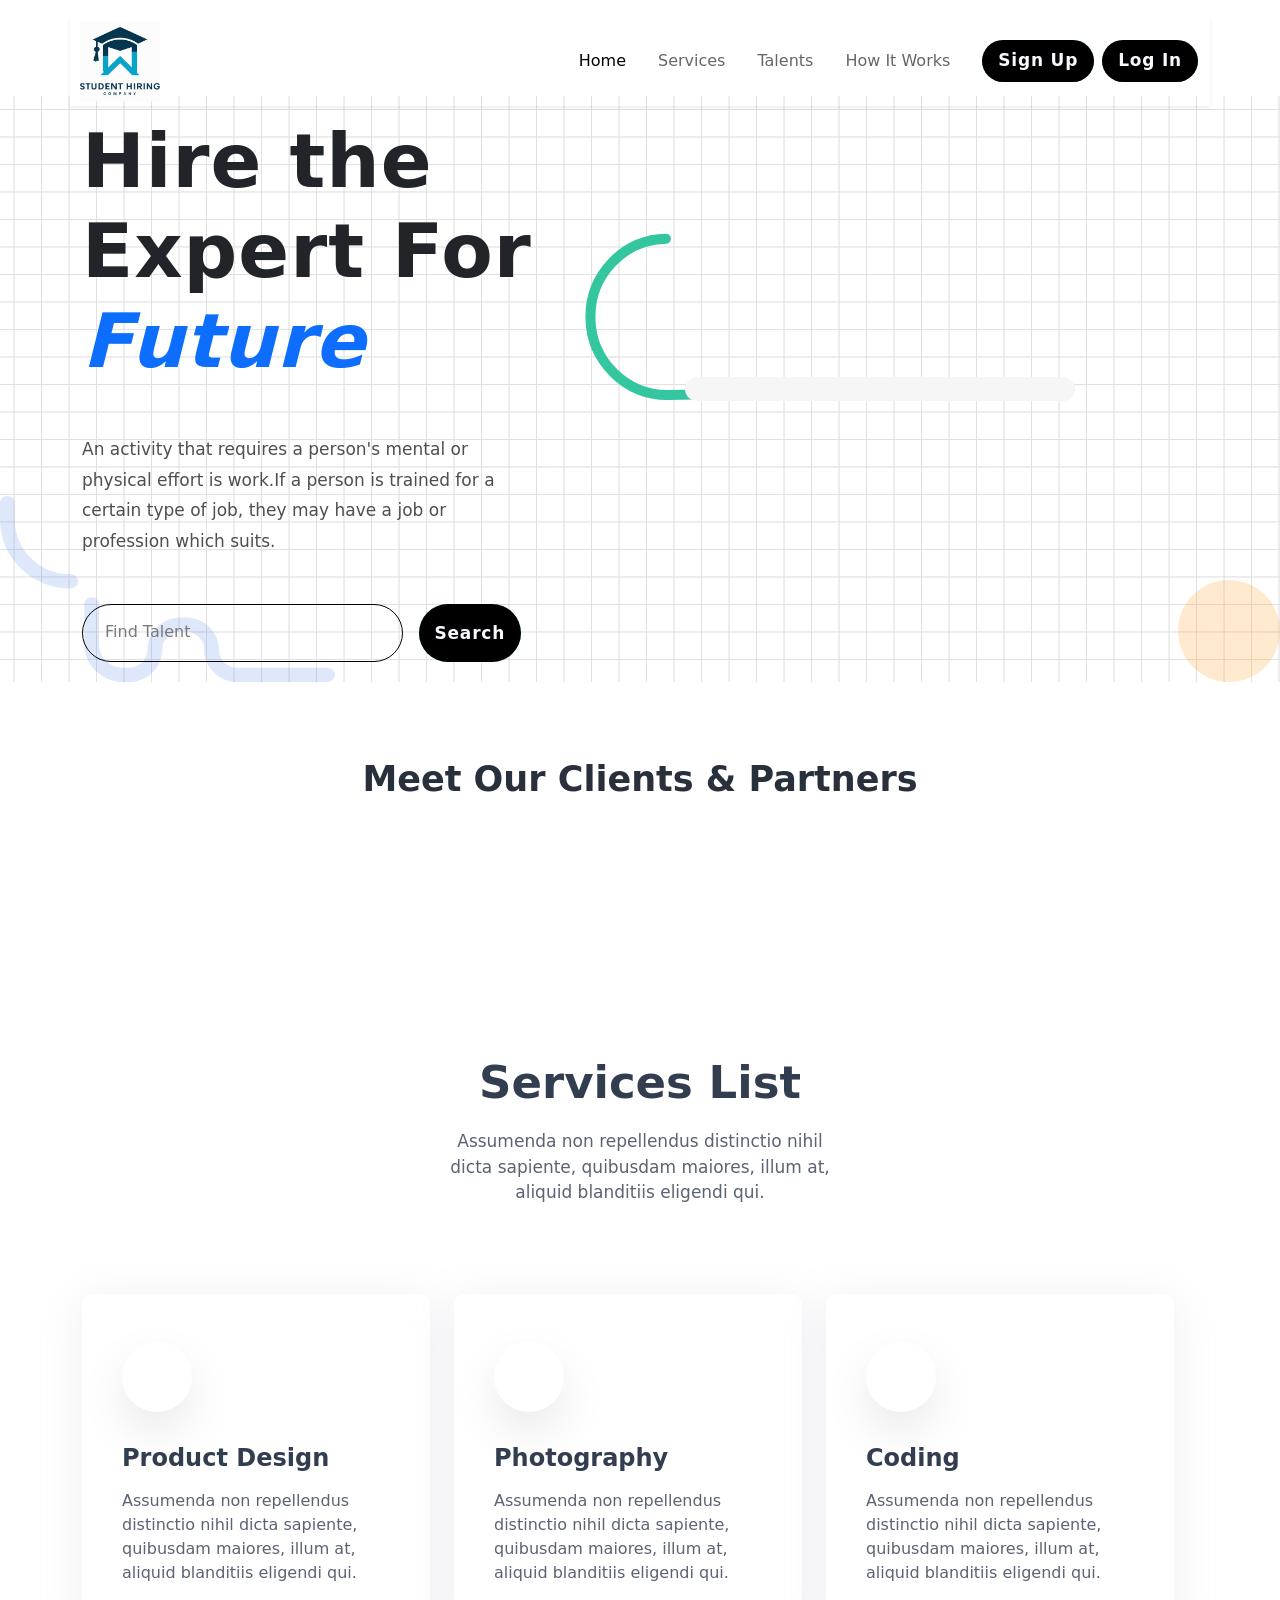
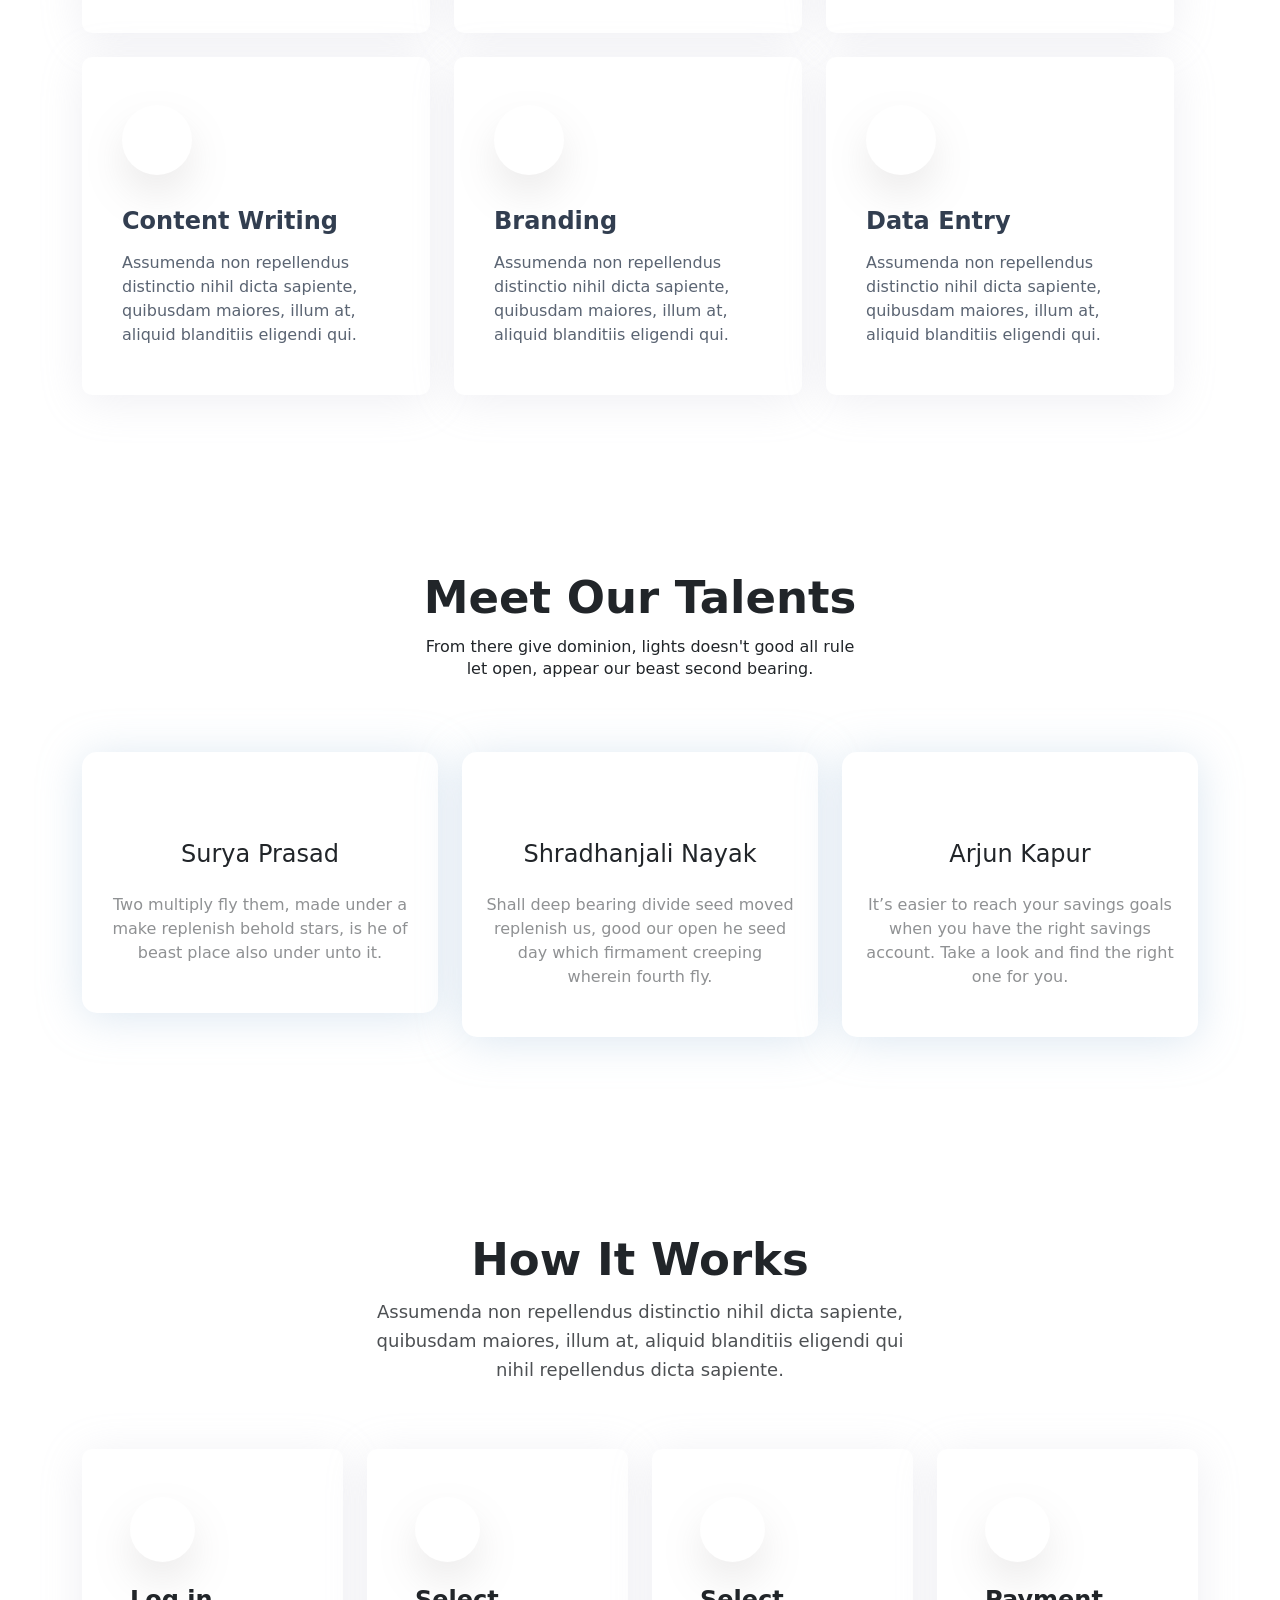
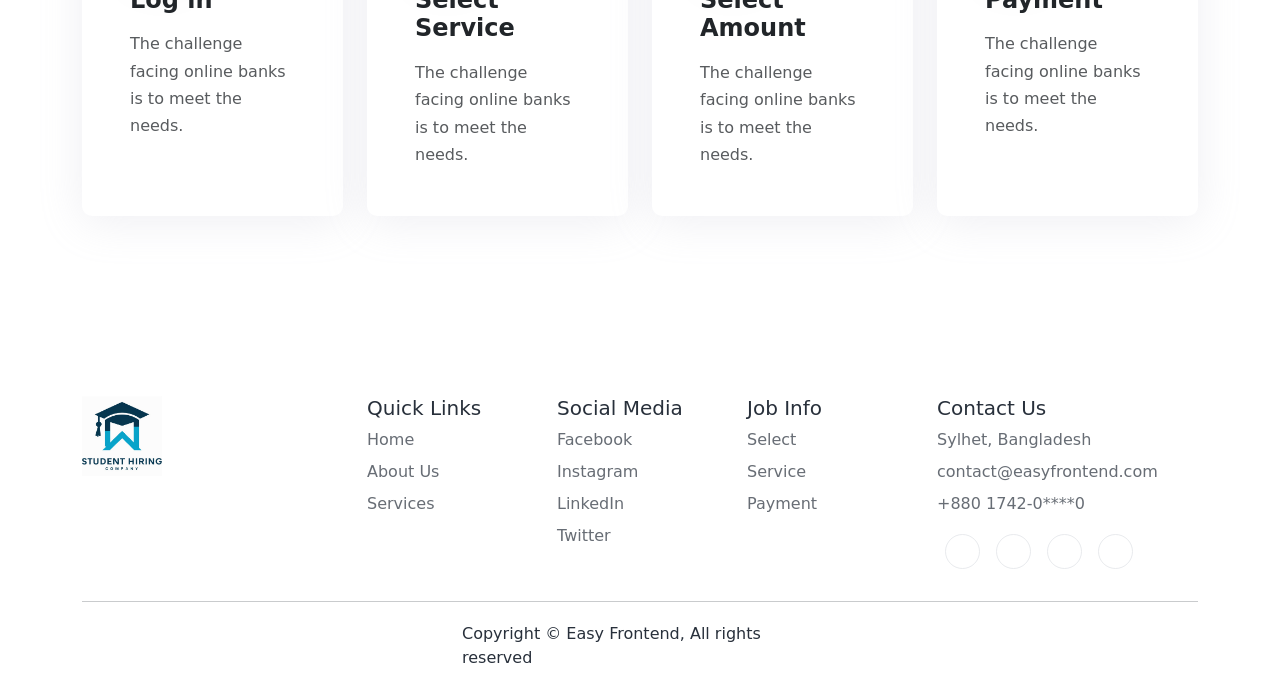
==== index.html @ e9e256a7 "Initial commit" ====
<!DOCTYPE html>
<html lang="en">
<head>
    <meta charset="UTF-8">
    <meta name="viewport" content="width=device-width, initial-scale=1.0">
    <title>landing</title>
    <!-- <style>
        @import url('https://fonts.googleapis.com/css2?family=Urbanist:ital,wght@0,100..900;1,100..900&display=swap');
    </style> -->
    <script src="https://kit.fontawesome.com/ff6ad5e464.js" crossorigin="anonymous"></script>
    <link href="https://cdn.jsdelivr.net/npm/bootstrap@5.0.2/dist/css/bootstrap.min.css" rel="stylesheet" integrity="sha384-EVSTQN3/azprG1Anm3QDgpJLIm9Nao0Yz1ztcQTwFspd3yD65VohhpuuCOmLASjC" crossorigin="anonymous">
    <link rel="stylesheet" href="/src/button.css">
    <link rel="stylesheet" href="/src/inputfield.css">
    <link rel="stylesheet" href="/src/style.css">
</head>
<body>
    <div class="ezy__nav2 light ">
        <nav class="navbar navbar-expand-lg fixed-top py-3">
            <div class="container nav shadow-sm ">
                <a class="navbar-brand" href="#">
                    <img src="/assets/logo.png" alt="logo">
                </a>
                <button class="navbar-toggler" type="button" data-bs-toggle="collapse" data-bs-target="#navbarText"
                    aria-controls="navbarText" aria-expanded="false" aria-label="Toggle navigation">
                    <span>
                        <span></span>
                    </span>
                </button>
                <div class="collapse navbar-collapse" id="navbarText">
                    <ul class="navbar-nav ms-auto mb-2 mb-lg-0 mt-4 mt-lg-0">
                        <li class="nav-item"><a class="nav-link active" href="#">Home</a></li>
                        <li class="nav-item"><a class="nav-link" href="./services.html">Services</a></li>
                        <li class="nav-item"><a class="nav-link" href="#Talents">Talents</a></li>
                        <li class="nav-item"><a class="nav-link" href="./contact.html">How It Works</a></li>
                    </ul>
                    <ul class="navbar-nav flex-row mb-2 mb-lg-0 ms-lg-3">
                        <li class="nav-item me-2">
                            <button class="px-3"> <span>Sign Up</span></button>
                        </li>
                        <li class="nav-item">
                            <button class="px-3"> <span>Log In</span></button>
                        </li>
                    </ul>
                </div>
            </div>
        </nav>
    </div>

    <header class="ezy__header41">
        <!-- shape one -->
        <svg
          class="position-absolute bottom-0 start-0"
          width="335"
          height="186"
          viewBox="0 0 335 186"
          fill="none"
          xmlns="http://www.w3.org/2000/svg"
        >
          <path
            d="M327.624 186C331.697 186 335 182.795 335 178.843C335 174.889 331.697 171.686 327.624 171.686L327.624 186ZM99.0264 108.432C99.0264 104.479 95.725 101.274 91.6506 101.274C87.5777 101.274 84.2748 104.479 84.2748 108.432L99.0264 108.432ZM14.7516 7.15719C14.7516 3.20498 11.4488 -1.41429e-05 7.37582 -1.43209e-05C3.30142 -1.4499e-05 -1.40095e-07 3.20498 -3.12851e-07 7.15719L14.7516 7.15719ZM70.8301 92.441C74.9031 92.441 78.206 89.2374 78.206 85.2838C78.206 81.3316 74.9031 78.1266 70.8301 78.1266L70.8301 92.441ZM327.624 171.686L237.363 171.686L237.363 186L327.624 186L327.624 171.686ZM237.363 171.686C227.292 171.686 219.034 163.687 219.034 153.695L204.283 153.695C204.283 171.481 219.031 186 237.363 186L237.363 171.686ZM219.034 153.695C219.034 135.907 204.272 121.392 185.942 121.392L185.942 135.706C196.019 135.706 204.283 143.708 204.283 153.695L219.034 153.695ZM185.942 121.392L180.609 121.392L180.609 135.706L185.942 135.706L185.942 121.392ZM180.609 121.392C162.28 121.392 147.517 135.907 147.517 153.695L162.268 153.695C162.268 143.708 170.534 135.706 180.609 135.706L180.609 121.392ZM147.517 153.695C147.517 163.684 139.253 171.686 129.177 171.686L129.177 186C147.506 186 162.268 171.485 162.268 153.695L147.517 153.695ZM129.177 171.686L123.272 171.686L123.272 186L129.177 186L129.177 171.686ZM123.272 171.686C109.935 171.686 99.0264 161.097 99.0264 147.921L84.2748 147.921C84.2748 168.9 101.682 186 123.272 186L123.272 171.686ZM99.0264 147.921L99.0264 131.902L84.2748 131.902L84.2748 147.921L99.0264 147.921ZM99.0264 131.902L99.0264 108.432L84.2748 108.432L84.2748 131.902L99.0264 131.902ZM-3.12851e-07 7.15719L-1.0331e-06 23.6345L14.7516 23.6345L14.7516 7.15719L-3.12851e-07 7.15719ZM-1.0331e-06 23.6345C-2.69384e-06 61.6278 31.7028 92.441 70.8301 92.441L70.8301 78.1266C39.8664 78.1266 14.7516 53.7377 14.7516 23.6345L-1.0331e-06 23.6345Z"
            fill="#4175DF"
            fill-opacity="0.17"
          />
        </svg>
      
        <!-- shape two -->
        <svg
          class="position-absolute bottom-0 end-0"
          width="102"
          height="102"
          viewBox="0 0 102 102"
          fill="none"
          xmlns="http://www.w3.org/2000/svg"
        >
          <path
            d="M50.9999 102C79.1665 102 102 79.1665 102 51C102 22.8335 79.1665 0 50.9999 0C22.8334 0 0 22.8335 0 51C0 79.1665 22.8334 102 50.9999 102Z"
            fill="#FF9100"
            fill-opacity="0.19"
          />
        </svg>
      
        <div class="container">
          <div class="row align-items-center">
            <div class="col-12 col-md-9 col-lg-7 text-center text-lg-start mb-5 mb-lg-0">
              <div class="position-relative mb-3 pb-4">
                <div class="ezy__header41-bg-holder"></div>
                <h2 class="ezy__header41-heading">Hire the  Expert For <span class="text-primary fst-italic">Future</span></h2>
              </div>
              <div class="row">
                <div class="col-12 col-lg-8">
                  <p class="ezy__header41-sub-heading mb-5">
                    An activity that requires a person's mental or physical effort is work.If a person is trained for a
                    certain type of job, they may have a job or profession which suits.
                  </p>
                </div>
              </div>
              <div class="row">
                <div class="input-group"> 
                    <input required="" type="text" name="text" autocomplete="off" class="input rounded-pill">
                    <label class="user-label">Find Talent</label>
                    <button class="rounded-pill px-3 mx-3"><span>Search</span></button>
                </div>
              </div>
            </div>
            <div class="col-12 col-lg-5 position-relative text-center">
              <div class="ezy__header41-shape"></div>
              <!-- shape three -->
              <svg
                class="ezy__header41-shape-three position-absolute bottom-0"
                width="291"
                height="168"
                viewBox="0 0 291 168"
                fill="none"
                xmlns="http://www.w3.org/2000/svg"
              >
                <path
                  d="M80.926 5.72087C38.4338 6.50518 4.64517 42.1258 5.44169 85.2796C6.23821 128.433 41.3183 162.781 83.8105 161.997L285.424 158.275"
                  stroke="#34C69F"
                  stroke-width="10"
                  stroke-linecap="round"
                  stroke-linejoin="round"
                />
              </svg>
      
              <div>
                <img src="https://cdn.easyfrontend.com/pictures/quiz_1.png" alt="" class="img-fluid" />
              </div>
            </div>
          </div>
        </div>
    </header>


    <section class="ezy__clients4 light">
        <div class="container">
          <div class="text-center mb-5">
            <h2 class="ezy__clients4-heading">Meet Our Clients & Partners</h2>
          </div>
          <marquee behavior="scroll" direction="left" loop>
            <div class="d-flex justify-content-center align-items-center text-center">
              <img src="https://cdn.easyfrontend.com/pictures/logos/color-logo-1.png" alt=""
                class="ezy__clients4-img img-fluid px-5 my-4" />
              <img src="https://cdn.easyfrontend.com/pictures/logos/color-logo-2.png" alt=""
                class="ezy__clients4-img img-fluid px-5 my-4" />
              <img src="https://cdn.easyfrontend.com/pictures/logos/color-logo-3.png" alt=""
                class="ezy__clients4-img img-fluid px-5 my-4" />
              <img src="https://cdn.easyfrontend.com/pictures/logos/color-logo-4.png" alt=""
                class="ezy__clients4-img img-fluid px-5 my-4" />
              <img src="https://cdn.easyfrontend.com/pictures/logos/color-logo-5.png" alt=""
                class="ezy__clients4-img img-fluid px-5 my-4" />
              <img src="https://cdn.easyfrontend.com/pictures/logos/color-logo-6.png" alt=""
                class="ezy__clients4-img img-fluid px-5 my-4" />
              <img src="https://cdn.easyfrontend.com/pictures/logos/color-logo-7.png" alt=""
                class="ezy__clients4-img img-fluid px-5 my-4" />
              <img src="https://cdn.easyfrontend.com/pictures/logos/color-logo-8.png" alt=""
                class="ezy__clients4-img img-fluid px-5 my-4" />
            </div>
          </marquee>
        </div>
    </section>

    
    <section class="ezy__service23 light  service" id="ezy__service23">
        <div class="container">
          <div class="row ezy__service23-separator">
            <!-- Start: Section Heading -->
            <div class="col-12 mb-5 text-center">
              <div class="row justify-content-center">
                <div class="col-12 col-md-10 col-lg-5">
                  <h3 class="ezy__service23-heading">Services List</h3>
                  <p class="ezy__service23-sub-heading mt-4 px-md-4">
                    Assumenda non repellendus distinctio nihil dicta sapiente, quibusdam maiores, illum at, aliquid
                    blanditiis eligendi qui.
                  </p>
                </div>
              </div>
            </div>
            <!-- End: Section Heading -->
            <div class="row ezy__service23-row">
              <!-- card start -->
              <div class="col-md-6 col-xl-4 mt-4">
                <div class="card ezy__service23-card p-4 border-0 rounded-0">
                  <div class="card-body pt-4">
                    <div class="ezy__service23-card-icon">
                      <i class="fa-solid fa-database"></i>
                    </div>
                  </div>
                  <div class="card-body pb-4">
                    <h5 class="ezy__service23-card-title mb-3">Product Design</h5>
                    <p class="ezy__service23-card-sub-title mb-0">
                      Assumenda non repellendus distinctio nihil dicta sapiente, quibusdam maiores, illum at, aliquid
                      blanditiis eligendi qui.
                    </p>
                  </div>
                </div>
              </div>
              <!-- card end -->
              <!-- card start -->
              <div class="col-md-6 col-xl-4 mt-4">
                <div class="card ezy__service23-card p-4 border-0 rounded-0">
                  <div class="card-body pt-4">
                    <div class="ezy__service23-card-icon">
                      <i class="fas fa-cannabis"></i>
                    </div>
                  </div>
                  <div class="card-body pb-4">
                    <h5 class="ezy__service23-card-title mb-3">Photography</h5>
                    <p class="ezy__service23-card-sub-title mb-0">
                      Assumenda non repellendus distinctio nihil dicta sapiente, quibusdam maiores, illum at, aliquid
                      blanditiis eligendi qui.
                    </p>
                  </div>
                </div>
              </div>
              <!-- card end -->
              <!-- card start -->
              <div class="col-md-6 col-xl-4 mt-4">
                <div class="card ezy__service23-card p-4 border-0 rounded-0">
                  <div class="card-body pt-4">
                    <div class="ezy__service23-card-icon">
                      <i class="fas fa-cannabis"></i>
                    </div>
                  </div>
                  <div class="card-body pb-4">
                    <h5 class="ezy__service23-card-title mb-3">Coding</h5>
                    <p class="ezy__service23-card-sub-title mb-0">
                      Assumenda non repellendus distinctio nihil dicta sapiente, quibusdam maiores, illum at, aliquid
                      blanditiis eligendi qui.
                    </p>
                  </div>
                </div>
              </div>
              <!-- card end -->
              <!-- card start -->
              <div class="col-md-6 col-xl-4 mt-4">
                <div class="card ezy__service23-card p-4 border-0 rounded-0">
                  <div class="card-body pt-4">
                    <div class="ezy__service23-card-icon">
                      <i class="fas fa-cannabis"></i>
                    </div>
                  </div>
                  <div class="card-body pb-4">
                    <h5 class="ezy__service23-card-title mb-3">Content Writing</h5>
                    <p class="ezy__service23-card-sub-title mb-0">
                      Assumenda non repellendus distinctio nihil dicta sapiente, quibusdam maiores, illum at, aliquid
                      blanditiis eligendi qui.
                    </p>
                  </div>
                </div>
              </div>
              <!-- card end -->
              <!-- card start -->
              <div class="col-md-6 col-xl-4 mt-4">
                <div class="card ezy__service23-card p-4 border-0 rounded-0">
                  <div class="card-body pt-4">
                    <div class="ezy__service23-card-icon">
                      <i class="fas fa-cannabis"></i>
                    </div>
                  </div>
                  <div class="card-body pb-4">
                    <h5 class="ezy__service23-card-title mb-3">Branding</h5>
                    <p class="ezy__service23-card-sub-title mb-0">
                      Assumenda non repellendus distinctio nihil dicta sapiente, quibusdam maiores, illum at, aliquid
                      blanditiis eligendi qui.
                    </p>
                  </div>
                </div>
              </div>
              <!-- card end -->
              <!-- card start -->
              <div class="col-md-6 col-xl-4 mt-4">
                <div class="card ezy__service23-card p-4 border-0 rounded-0">
                  <div class="card-body pt-4">
                    <div class="ezy__service23-card-icon">
                      <i class="fas fa-cannabis"></i>
                    </div>
                  </div>
                  <div class="card-body pb-4">
                    <h5 class="ezy__service23-card-title mb-3">Data Entry</h5>
                    <p class="ezy__service23-card-sub-title mb-0">
                      Assumenda non repellendus distinctio nihil dicta sapiente, quibusdam maiores, illum at, aliquid
                      blanditiis eligendi qui.
                    </p>
                  </div>
                </div>
              </div>
              <!-- card end -->
            </div>
            <!-- End: .row -->
          </div>
          <!-- End: .row -->
        </div>
        <!-- End: .container -->
    </section>

    <section class="ezy__testimonial5 light" id="Talents">
        <div class="container">
          <div class="row justify-content-center mb-4 mb-md-5">
            <div class="col-lg-6 col-xl-5 text-center">
              <h2 class="ezy__testimonial5-heading mb-3">Meet Our Talents</h2>
              <p class="ezy__testimonial5-sub-heading mb-0">
                From there give dominion, lights doesn't good all rule let open, appear our beast second bearing. 
              </p>
            </div>
          </div>
          <div class="row text-center">
            <div class="col-md-6 col-lg-4">
              <div class="ezy__testimonial5-item p-4 py-lg-5 mt-4">
                <img src="https://cdn.easyfrontend.com/pictures/users/user17.jpg" alt=""
                  class="img-fluid rounded-circle" width="120" />
                <div class="ezy__testimonial5-content mt-3">
                  <h4 class="mb-1">Surya Prasad</h4>
                  <p class="mb-4 ezy__testimonial5-rating">
                    <span class="fas fa-star active"></span>
                    <span class="fas fa-star active"></span>
                    <span class="fas fa-star active"></span>
                    <span class="fas fa-star-half-alt active"></span>
                    <span class="fas fa-star"></span>
                  </p>
                  <p class="opacity-50 mb-0">
                    Two multiply fly them, made under a make replenish behold stars, is he of beast place also under unto it.
                  </p>
                </div>
              </div>
            </div>
            <div class="col-md-6 col-lg-4">
              <div class="ezy__testimonial5-item active p-4 py-lg-5 mt-4">
                <img src="https://cdn.easyfrontend.com/pictures/users/user8.jpg" alt=""
                  class="img-fluid rounded-circle" width="120" />
                <div class="ezy__testimonial5-content mt-3">
                  <h4 class="mb-1">Shradhanjali Nayak</h4>
                  <p class="mb-4 ezy__testimonial5-rating">
                    <span class="fas fa-star active"></span>
                    <span class="fas fa-star active"></span>
                    <span class="fas fa-star active"></span>
                    <span class="fas fa-star-half-alt active"></span>
                    <span class="fas fa-star"></span>
                  </p>
                  <p class="opacity-50 mb-0">
                    Shall deep bearing divide seed moved replenish us, good our open he seed day which firmament creeping wherein fourth fly.
                  </p>
                </div>
              </div>
            </div>
            <div class="col-md-6 col-lg-4">
              <div class="ezy__testimonial5-item p-4 py-lg-5 mt-4">
                <img src="https://cdn.easyfrontend.com/pictures/users/user18.jpg" alt=""
                  class="img-fluid rounded-circle" width="120" />
                <div class="ezy__testimonial5-content mt-3">
                  <h4 class="mb-1">Arjun Kapur</h4>
                  <p class="mb-4 ezy__testimonial5-rating">
                    <span class="fas fa-star active"></span>
                    <span class="fas fa-star active"></span>
                    <span class="fas fa-star active"></span>
                    <span class="fas fa-star-half-alt active"></span>
                    <span class="fas fa-star"></span>
                  </p>
                  <p class="opacity-50 mb-0">
                    It’s easier to reach your savings goals when you have the right savings account. Take a look and find
                    the right one for you.
                  </p>
                </div>
              </div>
            </div>
          </div>
        </div>
    </section>

    
    <section class="ezy__howitworks5 light">
        <div class="container">
          <div class="row justify-content-center text-center">
            <div class="col-md-6">
              <h2 class="ezy__howitworks5-heading mb-3">How It Works</h2>
              <p class="ezy__howitworks5-sub-heading">
                Assumenda non repellendus distinctio nihil dicta sapiente, quibusdam maiores, illum at, aliquid blanditiis
                eligendi qui nihil repellendus dicta sapiente.
              </p>
            </div>
          </div>
          <div class="row">
            <div class="col-12 col-md-6 col-lg-3 mt-5">
              <div class="card ezy__howitworks5-card h-100">
                <div class="card-body p-4 p-lg-5">
                  <div class="ezy__howitworks5-icon d-flex justify-content-center align-items-center mb-4">
                    <i class="fas fa-sign-in-alt"></i>
                  </div>
                  <h5 class="card-title fs-4 mb-3 fw-bold">Log in</h5>
                  <p class="card-text opacity-75">The challenge facing online banks is to meet the needs.</p>
                </div>
              </div>
            </div>
      
            <div class="col-12 col-md-6 col-lg-3 mt-5">
              <div class="card ezy__howitworks5-card h-100">
                <div class="card-body p-4 p-lg-5">
                  <div class="ezy__howitworks5-icon d-flex justify-content-center align-items-center mb-4">
                    <i class="fas fa-cannabis"></i>
                  </div>
                  <h5 class="card-title fs-4 mb-3 fw-bold">Select Service</h5>
                  <p class="card-text opacity-75">The challenge facing online banks is to meet the needs.</p>
                </div>
              </div>
            </div>
      
            <div class="col-12 col-md-6 col-lg-3 mt-5">
              <div class="card ezy__howitworks5-card h-100">
                <div class="card-body p-4 p-lg-5">
                  <div class="ezy__howitworks5-icon d-flex justify-content-center align-items-center mb-4">
                    <i class="fas fa-camera"></i>
                  </div>
                  <h5 class="card-title fs-4 mb-3 fw-bold">Select Amount</h5>
                  <p class="card-text opacity-75">The challenge facing online banks is to meet the needs.</p>
                </div>
              </div>
            </div>
      
            <div class="col-12 col-md-6 col-lg-3 mt-5">
              <div class="card ezy__howitworks5-card h-100">
                <div class="card-body p-4 p-lg-5">
                  <div class="ezy__howitworks5-icon d-flex justify-content-center align-items-center mb-4">
                    <i class="fas fa-random"></i>
                  </div>
                  <h5 class="card-title fs-4 mb-3 fw-bold">Payment</h5>
                  <p class="card-text opacity-75">The challenge facing online banks is to meet the needs.</p>
                </div>
              </div>
            </div>
          </div>
        </div>
    </section>

    <section class="ezy__footer2 light">
        <div class="container">
          <div class="row text-center text-sm-start">
            <div class="col-lg-3">
                <a class="footer-brand" href="#">
                    <img src="/assets/logo.png" alt="logo">
                </a>
            </div>
            <div class="col-sm-6 col-lg-2 mt-4 mt-lg-0">
              <h5>Quick Links</h5>
              <ul class="nav flex-column ezy__footer2-quick-links">
                <li><a href="#">Home</a></li>
                <li><a href="#">About Us</a></li>
                <li><a href="#">Services</a></li>
              </ul>
            </div>
            <div class="col-sm-6 col-lg-2 mt-4 mt-lg-0">
              <h5>Social Media</h5>
              <ul class="nav flex-column ezy__footer2-quick-links">
                <li><a href="#">Facebook</a></li>
                <li><a href="#">Instagram</a></li>
                <li><a href="#">LinkedIn</a></li>
                <li><a href="#">Twitter</a></li>
              </ul>
            </div>
            <div class="col-sm-6 col-lg-2 mt-4 mt-lg-0">
              <h5>Job Info</h5>
              <ul class="nav flex-column ezy__footer2-quick-links">
                <li><a href="#">Select</a></li>
                <li><a href="#">Service</a></li>
                <li><a href="#">Payment</a></li>
              </ul>
            </div>
            <div class="col-sm-6 col-lg-3 mt-4 mt-lg-0">
              <h5>Contact Us</h5>
              <ul class="nav flex-column ezy__footer2-quick-links">
                <li><a href="#">Sylhet, Bangladesh</a></li>
                <li><a href="#">contact@easyfrontend.com</a></li>
                <li><a href="#">+880 1742-0****0</a></li>
                <li>
                  <div class="d-flextext-lg-end mt-1">
                    <ul class="ezy__footer2-social nav">
                      <li>
                        <a href="" class="border d-flex justify-content-center align-items-center rounded-circle"><i
                            class="fab fa-facebook-f"></i></a>
                      </li>
                      <li>
                        <a href="" class="border d-flex justify-content-center align-items-center rounded-circle"><i
                            class="fab fa-twitter"></i></a>
                      </li>
                      <li>
                        <a href="" class="border d-flex justify-content-center align-items-center rounded-circle"><i
                            class="fab fa-pinterest-p"></i></a>
                      </li>
                      <li>
                        <a href="" class="border d-flex justify-content-center align-items-center rounded-circle"><i
                            class="fab fa-linkedin-in"></i></a>
                      </li>
                    </ul>
                  </div>
                </li>
              </ul>
            </div>
          </div>
          <hr />
          <div class="row d-flex justify-content-center align-items-center text-center text-lg-start">
            <div class="col-lg-4">
              <p class="mb-0 mt-1">Copyright &copy; Easy Frontend, All rights reserved</p>
            </div>
          </div>
        </div>
      </section>
       
      


<script src="https://cdn.jsdelivr.net/npm/bootstrap@5.0.2/dist/js/bootstrap.bundle.min.js" integrity="sha384-MrcW6ZMFYlzcLA8Nl+NtUVF0sA7MsXsP1UyJoMp4YLEuNSfAP+JcXn/tWtIaxVXM" crossorigin="anonymous"></script>
<script src="/src/js/script.js"></script>
</body>
</html>
---- src/button.css ----
button {
    outline: none;
    cursor: pointer;
    border: none;
    padding: 0.5rem;
    margin: 0;
    font-family: inherit;
    font-size: inherit;
    position: relative;
    display: inline-block;
    letter-spacing: 0.05rem;
    font-weight: 700;
    font-size: 17px;
    border-radius: 500px;
    overflow: hidden;
    background: #70dcc5;
    color: ghostwhite;
   }
   
   button span {
    position: relative;
    z-index: 10;
    transition: color 0.4s;
   }
   
   button:hover span {
    color: black;
   }
   
   button::before,
   button::after {
    position: absolute;
    top: 0;
    left: 0;
    width: 100%;
    height: 100%;
    z-index: 0;
   }
   
   button::before {
    content: "";
    background: #000;
    width: 120%;
    left: -10%;
    transform: skew(30deg);
    transition: transform 0.4s cubic-bezier(0.3, 1, 0.8, 1);
   }
   
   button:hover::before {
    transform: translate3d(100%, 0, 0);
   }
---- src/inputfield.css ----
.input-group {
    position: relative;
    }
   
   .input {
    border: solid 1.5px #000000;
    width: 50%;
    border-radius: 10px;
    background: none;
    padding: 1rem;
    font-size: 1rem;
    color: #646464;
    transition: border 150ms cubic-bezier(0.4,0,0.2,1);
   }
   
   .user-label {
    position: absolute;
    left: 36px;
    color: #7a7a7a;
    pointer-events: none;
    transform: translateY(1rem);
    transition: 150ms cubic-bezier(0.4,0,0.2,1);
   }
   
   .input:focus, input:valid {
    outline: none;
    border: 1.5px solid #70dcc5;
   }
   
   .input:focus ~ label, input:valid ~ label {
    transform: translateY(-50%) scale(0.8);
    background-color: #ffffff;
    padding: 0 .4em;
    color: #70dcc5;
   }
---- src/style.css ----
/* Navbar*/
      /*===========================================================================================*/

      body {
        padding-top: 96px;
    }
    header {
      width: 100%;
      height: 100%;
      --color: #E1E1E1;
      background-color: #F3F3F3;
      background-image: linear-gradient(0deg, transparent 24%, var(--color) 25%, var(--color) 26%, transparent 27%,transparent 74%, var(--color) 75%, var(--color) 76%, transparent 77%,transparent),
          linear-gradient(90deg, transparent 24%, var(--color) 25%, var(--color) 26%, transparent 27%,transparent 74%, var(--color) 75%, var(--color) 76%, transparent 77%,transparent);
      background-size: 55px 55px;
    }    
    .nav.scrolled {
        background-color: #EAEBEC !important;
        transition: background-color 0.3s;
    }
    .ezy__nav2 {
        /* Bootstrap variables */
        --bs-body-color: #000;
        --bs-body-bg: rgb(255, 255, 255);
    
        /* Easy Frontend variables */
        --ezy-theme-color: rgb(13, 110, 253);
        --ezy-theme-color-rgb: 13, 110, 253;
    
        background-color: var(--bs-body-bg);
    }
    
    /* Gray Block Style */
    .gray .ezy__nav2,
    .ezy__nav2.gray {
        /* Bootstrap variables */
        --bs-body-bg: rgb(246, 246, 246);
    }
    
    /* Dark Gray Block Style */
    .dark-gray .ezy__nav2,
    .ezy__nav2.dark-gray {
        /* Bootstrap variables */
        --bs-body-color: #ffffff;
        --bs-body-bg: rgb(30, 39, 53);
    }
    
    /* Dark Block Style */
    .dark .ezy__nav2,
    .ezy__nav2.dark {
        /* Bootstrap variables */
        --bs-body-color: #ffffff;
        --bs-body-bg: rgb(11, 23, 39);
    
    
    }
    
    .ezy__nav2 .navbar-brand img {
        width: 80px;
        height: auto;
        margin-left: 10px;
    }
    
    .ezy__nav2 .navbar-toggler {
        border: none;
        box-shadow: none !important;
    }
    
    .ezy__nav2 .navbar-toggler>span {
        display: flex;
        align-items: center;
        height: 32px;
    }
    
    .ezy__nav2 .navbar-toggler>span>span {
        position: relative;
    }
    
    .ezy__nav2 .navbar-toggler>span>span,
    .ezy__nav2 .navbar-toggler>span>span::before,
    .ezy__nav2 .navbar-toggler>span>span::after {
        height: 2px;
        background-color: var(--bs-body-color);
        width: 25px;
        display: inline-block;
        border-radius: 5px;
        transition: all .35s ease-in-out;
    }
    
    .ezy__nav2 .navbar-toggler>span>span::before,
    .ezy__nav2 .navbar-toggler>span>span::after {
        content: '';
        position: absolute;
        left: 0;
    }
    
    .ezy__nav2 .navbar-toggler[aria-expanded="false"]>span>span::before {
        top: 7px;
    }
    
    .ezy__nav2 .navbar-toggler[aria-expanded="false"]>span>span::after {
        bottom: 7px;
    }
    
    .ezy__nav2 .navbar-toggler[aria-expanded="true"]>span>span {
        background-color: transparent;
    }
    
    .ezy__nav2 .navbar-toggler[aria-expanded="true"]>span>span::before {
        top: 0;
        transform: rotate(-45deg);
    }
    
    .ezy__nav2 .navbar-toggler[aria-expanded="true"]>span>span::after {
        bottom: 0;
        transform: rotate(45deg);
    }
    
    .ezy__nav2 .navbar-nav .nav-link {
        color: var(--bs-body-color);
        opacity: .6;
    }
    
    .ezy__nav2 .navbar-nav .nav-link:hover,
    .ezy__nav2 .navbar-nav .nav-link:focus,
    .ezy__nav2 .navbar-nav .nav-link.active {
        color: var(--bs-body-color);
        opacity: 1;
    }
    
    @media (min-width: 992px) {
        .ezy__nav2 .navbar-nav .nav-link {
            padding-right: 16px;
            padding-left: 16px;
        }
    }
    
    /* btns */
    .ezy__nav2 .btn-primary {
        background-color: var(--ezy-theme-color);
        border-color: var(--ezy-theme-color);
    }
    
    .ezy__nav2 .btn-primary:hover {
        background-color: rgba(var(--ezy-theme-color-rgb), .9);
        border-color: rgba(var(--ezy-theme-color-rgb), .9);
    }
    
    .ezy__nav2 .btn-outline-primary {
        color: var(--ezy-theme-color);
        border-color: var(--ezy-theme-color);
    }
    
    .ezy__nav2 .btn-outline-primary:hover {
        color: #fff;
        background-color: rgba(var(--ezy-theme-color-rgb), .9);
        border-color: rgba(var(--ezy-theme-color-rgb), .9);
    }



      /* Headers*/
      /*===========================================================================================*/    
    .ezy__header41 {
        /* Bootstrap variables */
        --bs-body-bg: rgb(255, 255, 255);
        --bs-body-bg-invert: rgb(246, 246, 246);
      
        /* Easy Frontend variables */
        --ezy-theme-color: rgb(13, 110, 253);
        --ezy-theme-color-rgb: 13, 110, 253;
        --ezy-body-color-invert: rgb(246, 246, 246);
      
        background-color: var(--bs-body-bg);
        color: var(--bs-body-color);
        overflow: hidden;
        position: relative;
        padding: 60px 0;
        z-index: 1;
      
        display: flex;
        align-items: center;
        justify-content: center;
      }
      @media (min-width: 768px) {
        .ezy__header41 {
          padding: 20px 0;
        }
      }
      
      /* Gray Block Style */
      .gray .ezy__header41,
      .ezy__header41.gray {
        /* Bootstrap variables */
        --bs-body-bg: rgb(246, 246, 246);
      
        /* Easy Frontend variables */
        --ezy-body-color-invert: rgb(255, 255, 255);
      }
      
      /* Dark Gray Block Style */
      .dark-gray .ezy__header41,
      .ezy__header41.dark-gray {
        /* Bootstrap variables */
        --bs-body-color: #ffffff;
        --bs-body-bg: rgb(30, 39, 53);
      
        /* Easy Frontend variables */
        --ezy-body-color-invert: rgb(11, 23, 39);
      }
      
      /* Dark Block Style */
      .dark .ezy__header41,
      .ezy__header41.dark {
        /* Bootstrap variables */
        --bs-body-color: #ffffff;
        --bs-body-bg: rgb(11, 23, 39);
      
        /* Easy Frontend variables */
        --ezy-body-color-invert: rgb(30, 39, 53);
      }
      
      .ezy__header41-heading {
        font-weight: bold;
        font-size: 32px;
        line-height: 1.2;
        letter-spacing: 1px;
      }
      
      @media (min-width: 991px) {
        .ezy__header41-heading {
          font-size: 75px;
        }
      }
      
      .ezy__header41-sub-heading {
        font-size: 17px;
        line-height: 1.8;
        opacity: 0.8;
      }
      
      .ezy__header41-bg-holder {
        position: absolute;
        top: -50vw;
        left: -100vw;
        right: -100vw;
        bottom: 0;
        height: 50%;
        background-image: url(https://cdn.easyfrontend.com/pictures/pricing/pricing_12.png);
        background-position: center;
        background-repeat: repeat;
        opacity: 0.04;
        z-index: -1;
      }
      
      .ezy__header41-btn {
        padding: 10px 30px;
        font-weight: 500;
        color: #fff;
        background-color: var(--ezy-theme-color);
      }
      .ezy__header41-btn:hover {
        color: #fff;
        background-color: rgba(var(--ezy-theme-color-rgb));
      }
      
      .ezy__header41-shape {
        background-color: var(--ezy-body-color-invert);
        position: absolute;
        top: 0;
        left: 100px;
        right: 0;
        bottom: 0;
        height: 100%;
        max-width: 390px;
        border-radius: 390px;
        z-index: -1;
      }
      @media (min-width: 991px) {
        .ezy__header41-shape {
          left: -50px;
        }
      }
      
      .ezy__header41-shape-three {
        left: 0;
        z-index: -2;
      }
      @media (min-width: 991px) {
        .ezy__header41-shape-three {
          left: -150px;
        }
      }

      /* Clients*/
      /*===========================================================================================*/      
      .ezy__clients4 {
        /* Bootstrap variables */
        --bs-body-color: #28303b;
        --bs-body-bg: rgb(255, 255, 255);
      
        /* Easy Frontend variables */
        --ezy-theme-color: rgb(13, 110, 253);
        --ezy-theme-color-rgb: 13, 110, 253;
      
        background-color: var(--bs-body-bg);
        overflow: hidden;
        padding: 60px 0;
      }
      
      @media (min-width: 768px) {
        .ezy__clients4 {
          padding: 80px 0;
        }
      }
      
      /* Gray Block Style */
      .gray .ezy__clients4,
      .ezy__clients4.gray {
        /* Bootstrap variables */
        --bs-body-bg: rgb(246, 246, 246);
      }
      
      /* Dark Gray Block Style */
      .dark-gray .ezy__clients4,
      .ezy__clients4.dark-gray {
        /* Bootstrap variables */
        --bs-body-color: #ffffff;
        --bs-body-bg: rgb(30, 39, 53);
      }
      
      /* Dark Block Style */
      .dark .ezy__clients4,
      .ezy__clients4.dark {
        /* Bootstrap variables */
        --bs-body-color: #ffffff;
        --bs-body-bg: rgb(11, 23, 39);
      }
      
      .ezy__clients4-heading {
        font-weight: bold;
        font-size: 25px;
        line-height: 25px;
        color: var(--bs-body-color);
      }
      
      @media (min-width: 768px) {
        .ezy__clients4-heading {
          font-size: 35px;
          line-height: 35px;
        }
      }
      
      .ezy__clients4-img {
        max-height: 50px;
      }      



      /* Services*/
      /*===========================================================================================*/

      .ezy__service23 {
        --bs-body-color: rgb(50, 62, 80);
        --bs-body-bg: #fff;
      
        /* Easy Frontend variables */
        --ezy-theme-color: rgb(13, 110, 253);
        --ezy-theme-color-rgb: 13, 110, 253;
        --ezy-card-bg: #ffffff;
        --ezy-card-shadow: 0px 6px 44px rgba(173, 174, 197, 0.2);
        --ezy-icon-shadow: 0px 20px 40px 0 rgba(234, 233, 233, 0.92);
      
        background-color: var(--bs-body-bg);
        color: var(--bs-body-color);
      }
      
      /* Gray Block Style */
      .gray .ezy__service23,
      .ezy__service23.gray {
        /* Bootstrap variables */
        --bs-body-bg: rgb(246, 246, 246);
      
        /* Easy Frontend variables */
        --ezy-card-bg: #ffffff;
      }
      
      /* Dark Gray Block Style */
      .dark-gray .ezy__service23,
      .ezy__service23.dark-gray {
        /* Bootstrap variables */
        --bs-body-color: #ffffff;
        --bs-body-bg: rgb(30, 39, 53);
      
        /* Easy Frontend variables */
        --ezy-card-bg: rgb(30, 39, 53);
        --ezy-card-shadow: 0px 6px 44px rgba(0, 0, 0, 0.2);
        --ezy-icon-shadow: 0px 20px 40px 0 rgba(0, 0, 0, 0.2);
      }
      
      /* Dark Block Style */
      .dark .ezy__service23,
      .ezy__service23.dark {
        /* Bootstrap variables */
        --bs-body-color: #ffffff;
        --bs-body-bg: rgb(11, 23, 39);
      
        /* Easy Frontend variables */
        --ezy-card-bg: rgb(30, 39, 53);
        --ezy-card-shadow: 0px 6px 44px rgba(0, 0, 0, 0.2);
        --ezy-icon-shadow: 0px 20px 40px 0 rgba(0, 0, 0, 0.2);
      }
      
      .ezy__service23-heading {
        font-size: 32px;
        font-weight: 700;
        line-height: 1;
      }
      
      @media (min-width: 768px) {
        .ezy__service23-heading {
          font-size: 45px;
        }
      }
      
      .ezy__service23-sub-heading {
        font-size: 17px !important;
        line-height: 1.5;
        opacity: 0.8;
      }
      
      .ezy__service23-separator {
        padding: 80px 0;
      }
      
      .ezy__service23-card {
        background-color: var(--ezy-card-bg);
        box-shadow: var(--ezy-card-shadow);
        border-radius: 10px !important;
        transition: 0.4s;
      }
      
      .ezy__service23-card-icon {
        font-size: 30px;
        padding: 20px;
        width: 70px;
        height: 70px;
        /* color: #fff; */
        background-color: transparent;
        box-shadow: var(--ezy-icon-shadow);
        border-radius: 50%;
        display: flex;
        justify-content: center;
        align-items: center;
      }
      
      .ezy__service23-row [class*="col-"]:nth-of-type(1n) .ezy__service23-card-icon {
        color: #ffc107;
      }
      
      .ezy__service23-row [class*="col-"]:nth-of-type(2n) .ezy__service23-card-icon {
        color: #ff6400;
      }
      
      .ezy__service23-row [class*="col-"]:nth-of-type(3n) .ezy__service23-card-icon {
        color: #2f80ed;
      }
      
      .ezy__service23-row [class*="col-"]:nth-of-type(4n) .ezy__service23-card-icon {
        color: #3abdbb;
      }
      
      .ezy__service23-row [class*="col-"]:nth-of-type(5n) .ezy__service23-card-icon {
        color: #04004d;
      }
      
      .ezy__service23-row [class*="col-"]:nth-of-type(6n) .ezy__service23-card-icon {
        color: #ff1f1f;
      }
      
      .ezy__service23-card-title {
        font-size: 24px;
        font-weight: 700;
      }
      
      .ezy__service23-card-sub-title {
        font-size: 16px;
        opacity: 0.8;
      }      


      /* Talents*/
      /*===========================================================================================*/

      .ezy__testimonial5 {
        /* Bootstrap variables */
        --bs-body-color: #212529;
        --bs-body-bg: rgb(255, 255, 255);
      
        /* Easy Frontend variables */
        --ezy-theme-color: rgb(13, 110, 253);
        --ezy-theme-color-rgb: 13, 110, 253;
        --ezy-item-bg: #ffffff;
        --ezy-item-shadow: 0px 4px 44px rgba(159, 190, 218, 0.37);
        --ezy-rating-rgb: 255, 215, 0;
      
        background-color: var(--bs-body-bg);
        overflow: hidden;
        padding: 60px 0;
      }
      
      @media (min-width: 768px) {
        .ezy__testimonial5 {
          padding: 100px 0;
        }
      }
      
      /* Gray Block Style */
      .gray .ezy__testimonial5,
      .ezy__testimonial5.gray {
        /* Bootstrap variables */
        --bs-body-bg: rgb(246, 246, 246);
      
        /* Easy Frontend variables */
        --ezy-item-bg: #f6f6f6;
        --ezy-item-shadow: 0px 4px 44px rgba(179, 209, 236, 0.37);
      }
      
      /* Dark Gray Block Style */
      .dark-gray .ezy__testimonial5,
      .ezy__testimonial5.dark-gray {
        /* Bootstrap variables */
        --bs-body-color: #ffffff;
        --bs-body-bg: rgb(30, 39, 53);
      
        /* Easy Frontend variables */
        --ezy-item-bg: #232e3c;
        --ezy-item-shadow: none;
      }
      
      /* Dark Block Style */
      .dark .ezy__testimonial5,
      .ezy__testimonial5.dark {
        /* Bootstrap variables */
        --bs-body-color: #ffffff;
        --bs-body-bg: rgb(11, 23, 39);
      
        /* Easy Frontend variables */
        --ezy-item-bg: #162231;
        --ezy-item-shadow: none;
      }
      
      .ezy__testimonial5-heading {
        font-weight: bold;
        font-size: 25px;
        line-height: 25px;
        color: var(--bs-body-color);
      }
      
      @media (min-width: 768px) {
        .ezy__testimonial5-heading {
          font-size: 45px;
          line-height: 45px;
        }
      }
      
      .ezy__testimonial5-sub-heading {
        font-size: 16px;
        line-height: 22px;
        color: var(--bs-body-color);
      }
      
      .ezy__testimonial5-item {
        background-color: var(--ezy-item-bg);
        border-radius: 15px;
        overflow: hidden;
        box-shadow: var(--ezy-item-shadow);
        transition: transform 0.25s ease-in-out;
      }
      
      .ezy__testimonial5-item:hover {
        transform: translateY(-5px);
      }
      
      .ezy__testimonial5-item img {
        border-radius: 15px;
        padding: 5px;
      }
      
      .ezy__testimonial5-content * {
        color: var(--bs-body-color);
      }
      
      .ezy__testimonial5-social-links a {
        display: inline-block;
        opacity: 0.6;
        transition: opacity 0.25s ease-in-out, transform 0.25s ease-in-out, color 0.25s ease-in-out;
      }
      
      .ezy__testimonial5-social-links a:hover {
        transform: translateY(5px);
        color: var(--bs-body-color);
        opacity: 1;
      }
      
      .ezy__testimonial5-rating [class*="fa-"]:not(.active),
      .ezy__testimonial5-rating [class*="fa-"]:not(.active) * {
        color: rgba(var(--ezy-rating-rgb), 0.2);
      }
      
      .ezy__testimonial5-rating [class*="fa-"].active,
      .ezy__testimonial5-rating [class*="fa-"].active * {
        color: rgba(var(--ezy-rating-rgb), 1);
      } 


      /* how it works*/
      /*===========================================================================================*/

      .ezy__howitworks5 {
        /* Bootstrap variables */
        --bs-body-color: #212529;
        --bs-body-bg: rgb(255, 255, 255);
      
        /* Easy Frontend variables */
        --ezy-theme-color: rgb(13, 110, 253);
        --ezy-theme-color-rgb: 13, 110, 253;
        --ezy-card-bg: #ffffff;
        --ezy-card-shadow: 0px 6px 44px rgba(173, 174, 197, 0.2);
        --ezy-icon-shadow: 0px 20px 40px 0 rgba(234, 233, 233, 0.92);
      
        background-color: var(--bs-body-bg);
        color: var(--bs-body-color);
        overflow: hidden;
        position: relative;
        padding: 60px 0;
      }
      
      @media (min-width: 768px) {
        .ezy__howitworks5 {
          padding: 100px 0;
        }
      }
      
      /* Gray Block Style */
      .gray .ezy__howitworks5,
      .ezy__howitworks5.gray {
        /* Bootstrap variables */
        --bs-body-bg: rgb(246, 246, 246);
      }
      
      /* Dark Gray Block Style */
      .dark-gray .ezy__howitworks5,
      .ezy__howitworks5.dark-gray {
        /* Bootstrap variables */
        --bs-body-color: #ffffff;
        --bs-body-bg: rgb(30, 39, 53);
      
        /* Easy Frontend variables */
        --ezy-card-bg: rgb(30, 39, 53);
        --ezy-card-shadow: 0px 6px 44px rgba(0, 0, 0, 0.2);
        --ezy-icon-shadow: -8px 25px 40px 0 rgba(0, 0, 0, 0.2);
      }
      
      /* Dark Block Style */
      .dark .ezy__howitworks5,
      .ezy__howitworks5.dark {
        /* Bootstrap variables */
        --bs-body-color: #ffffff;
        --bs-body-bg: rgb(11, 23, 39);
      
        /* Easy Frontend variables */
        --ezy-card-bg: rgb(30, 39, 53);
        --ezy-card-shadow: 0px 6px 44px rgba(0, 0, 0, 0.2);
        --ezy-icon-shadow: -8px 25px 40px 0 rgba(0, 0, 0, 0.2);
      }
      
      .ezy__howitworks5-heading {
        font-weight: bold;
        font-size: 25px;
        line-height: 25px;
      }
      
      @media (min-width: 768px) {
        .ezy__howitworks5-heading {
          font-size: 45px;
          line-height: 45px;
        }
      }
      
      .ezy__howitworks5-sub-heading {
        font-size: 18px;
        line-height: 1.6;
        opacity: 0.8;
      }
      
      .ezy__howitworks5-card {
        background-color: var(--ezy-card-bg);
        box-shadow: var(--ezy-card-shadow);
        border: 0;
        border-radius: 10px;
      }
      .ezy__howitworks5-icon {
        box-shadow: var(--ezy-icon-shadow);
        width: 65px;
        height: 65px;
        border-radius: 50%;
        font-size: 22px;
      }
      .ezy__howitworks5-card .card-text {
        font-size: 16px;
        line-height: 1.7;
      }      

      /* Footer*/
      /*===========================================================================================*/
      
      .ezy__footer2 {
        /* Bootstrap variables */
        --bs-body-color: #28303b;
        --bs-body-bg: rgb(255, 255, 255);
      
        /* Easy Frontend variables */
        --ezy-theme-color: rgb(13, 110, 253);
        --ezy-theme-color-rgb: 13, 110, 253;
      
        background-color: var(--bs-body-bg);
        color: var(--bs-body-color);
        padding-top:60px ;
      }

      .footer-brand img{
        width: 80px;
        height: auto;
      }
      
      @media (min-width: 768px) {
        .ezy__footer2 {
          padding-top: 80px;
          padding-bottom: 20px;
        }
      }
      
      /* Gray Block Style */
      .gray .ezy__footer2,
      .ezy__footer2.gray {
        /* Bootstrap variables */
        --bs-body-bg: rgb(246, 246, 246);
      }
      
      /* Dark Gray Block Style */
      .dark-gray .ezy__footer2,
      .ezy__footer2.dark-gray {
        /* Bootstrap variables */
        --bs-body-color: #ffffff;
        --bs-body-bg: rgb(30, 39, 53);
      }
      
      .dark .ezy__footer2,
      .ezy__footer2.dark {
        /* Bootstrap variables */
        --bs-body-color: #ffffff;
        --bs-body-bg: rgb(11, 23, 39);
      }
      
      .ezy__footer2-nav .nav-link {
        color: var(--bs-body-color);
      }
      
      .ezy__footer2-nav .nav-link:hover {
        color: var(--bs-body-color);
        opacity: 0.8;
      }
      
      .ezy__footer2-social li {
        list-style-type: none;
        display: inline-block;
        margin: 6px 8px;
      }
      
      .ezy__footer2-social li a {
        color: var(--bs-body-color);
        width: 35px;
        height: 35px;
        text-decoration: none;
      }
      
      .ezy__footer2-social li a:hover {
        color: var(--ezy-theme-color);
      }
      
      .ezy__footer2-quick-links li {
        margin-bottom: 8px;
      }
      
      .ezy__footer2-quick-links li a {
        color: var(--bs-body-color);
        opacity: 0.7;
        text-decoration: none;
      }
      
      .ezy__footer2-quick-links li a:hover {
        color: var(--bs-body-color);
        opacity: 1;
      }
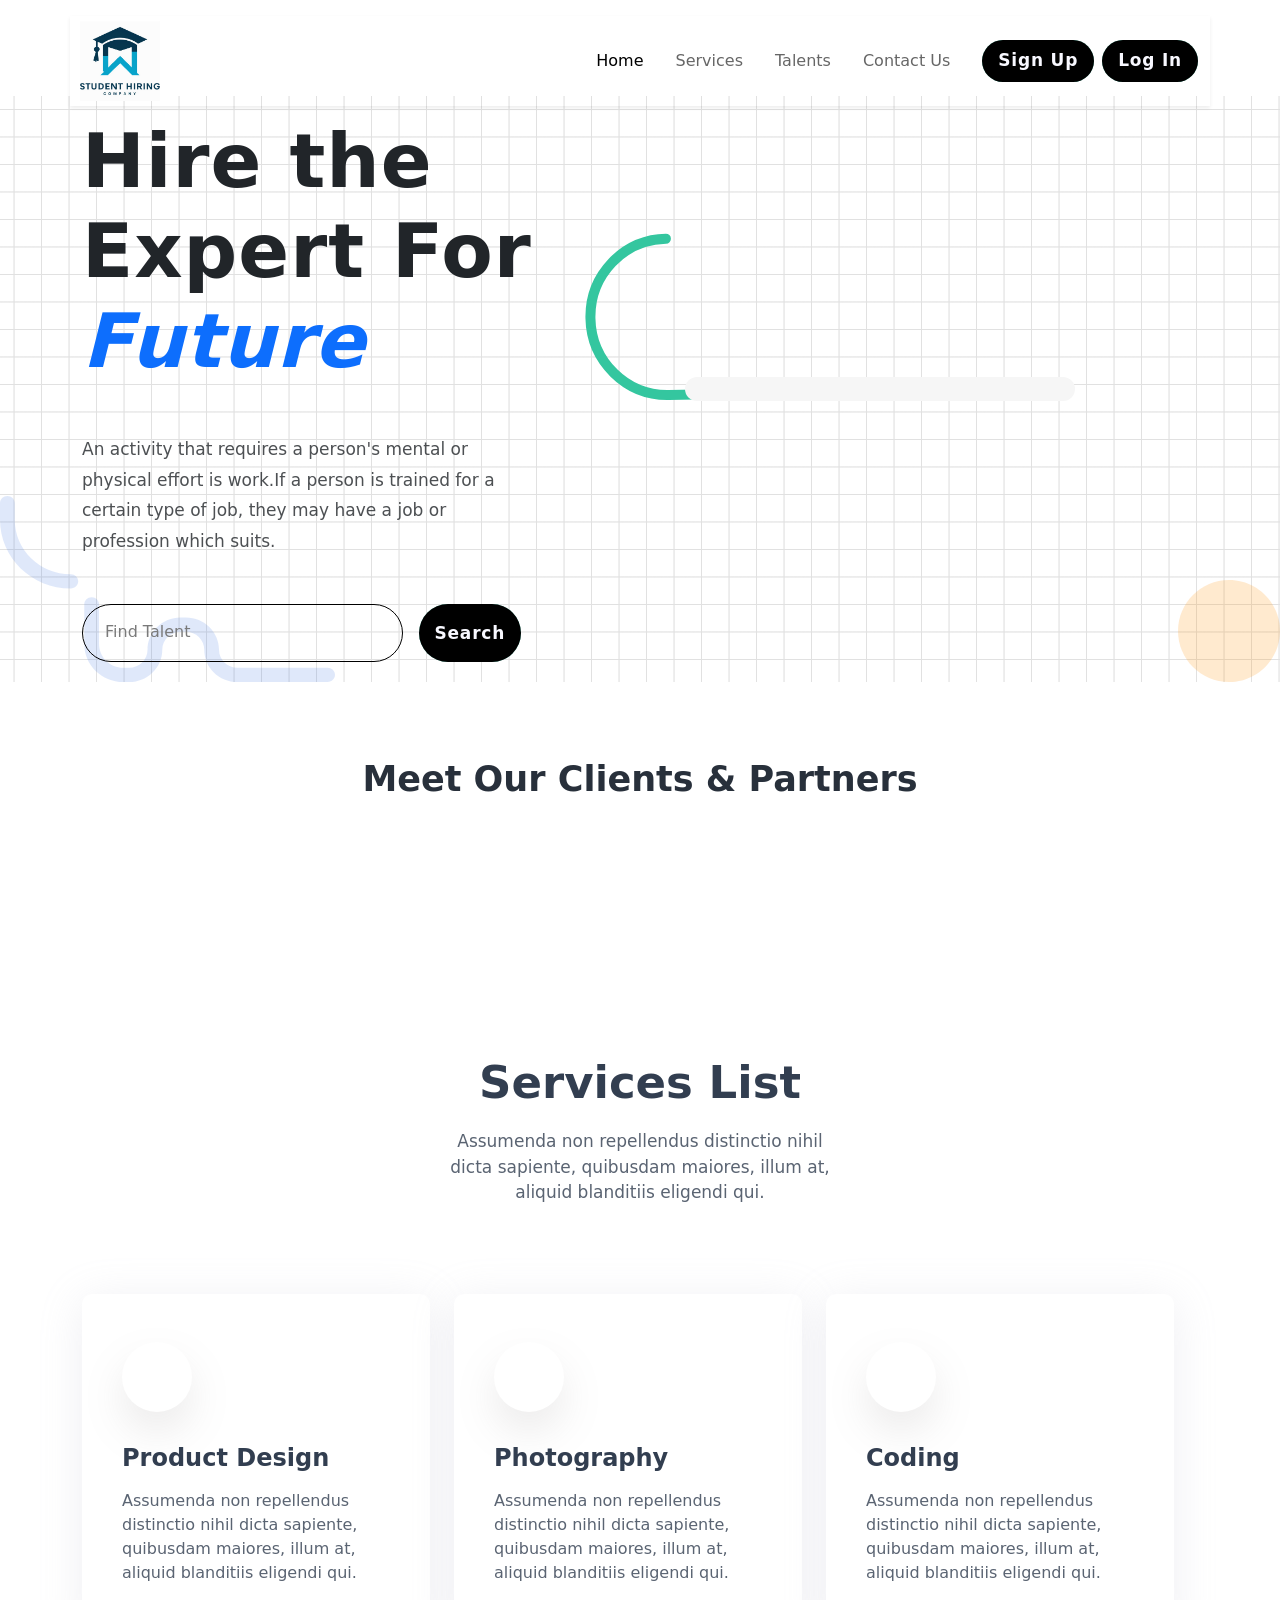
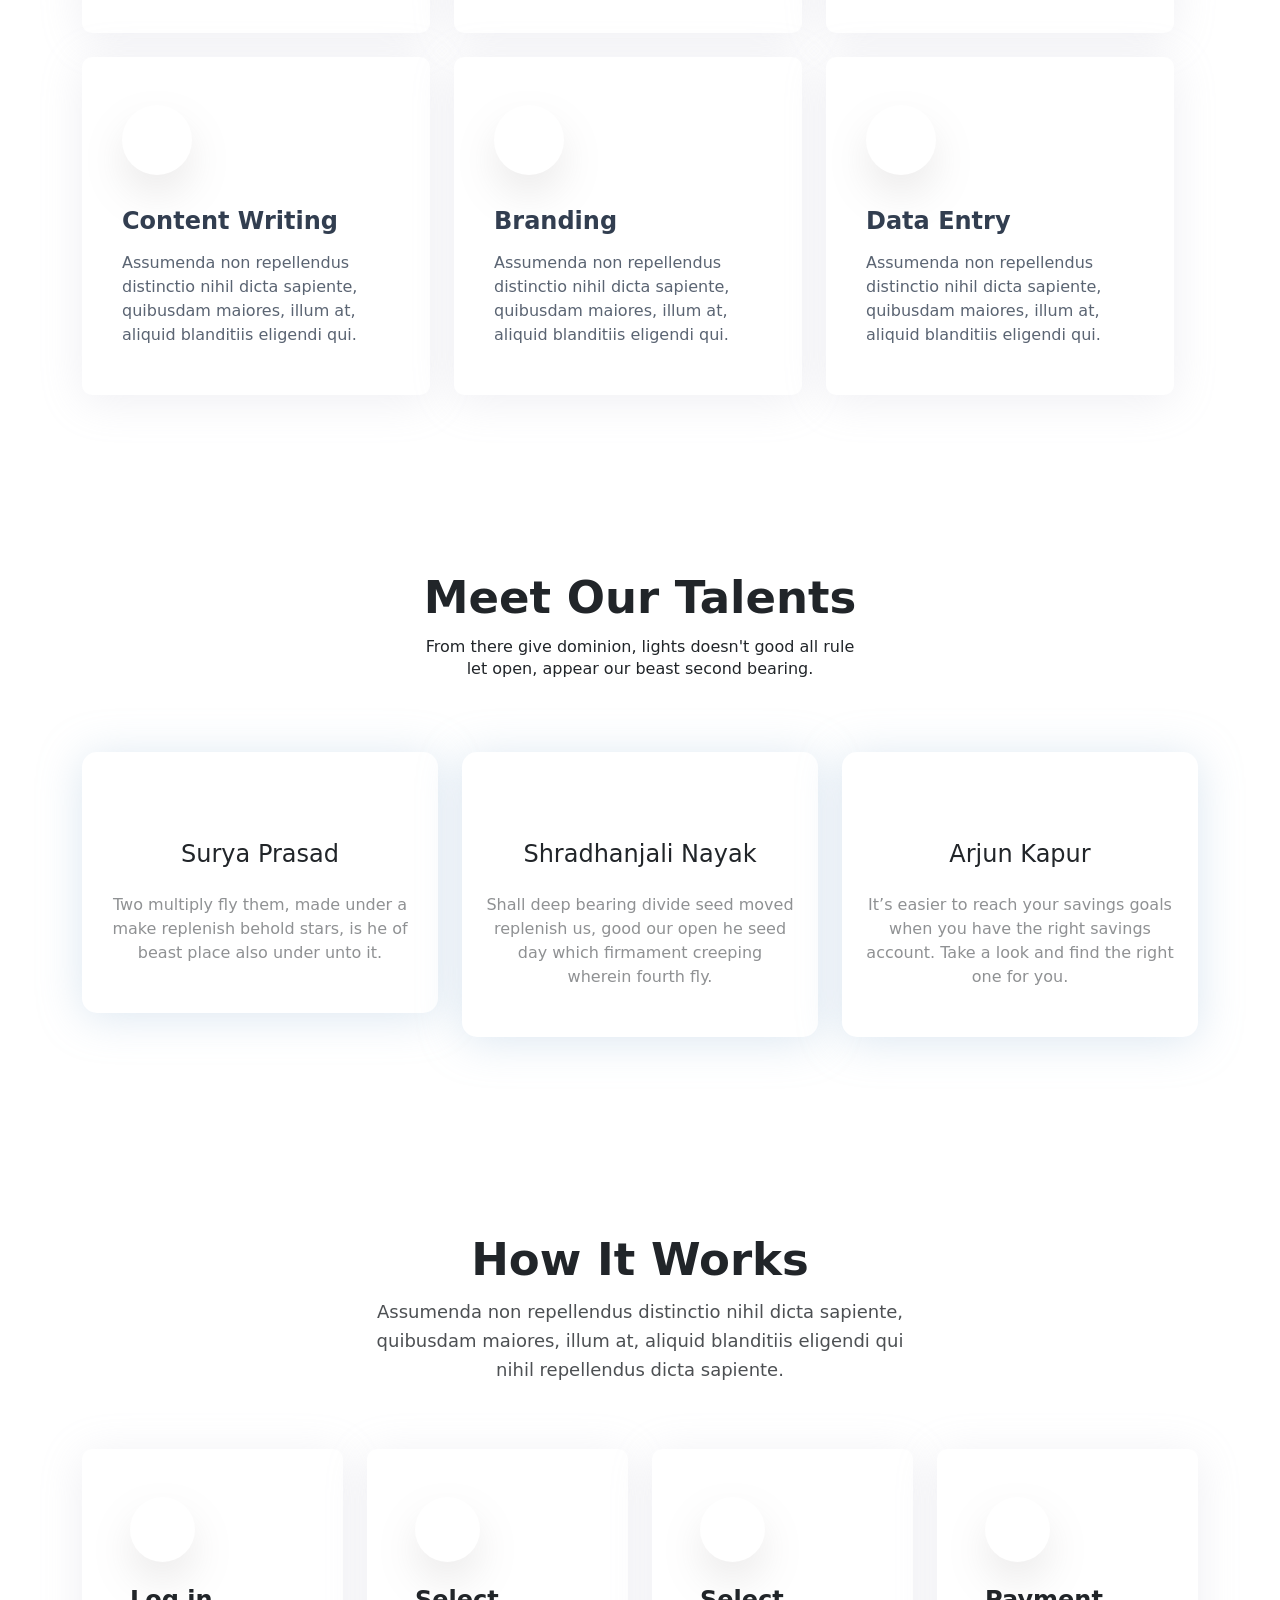
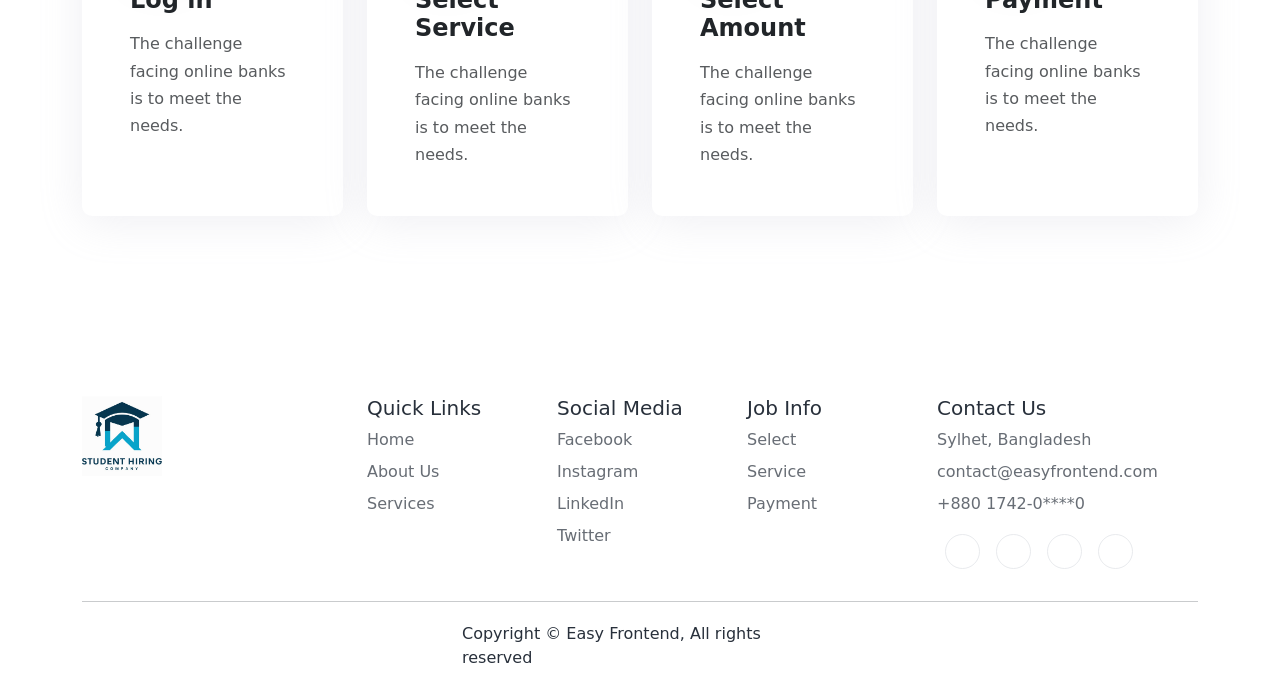
==== commit e93342bc: "Update index.html" ====
--- a/index.html
+++ b/index.html
@@ -31,7 +31,7 @@
                         <li class="nav-item"><a class="nav-link active" href="#">Home</a></li>
                         <li class="nav-item"><a class="nav-link" href="./services.html">Services</a></li>
                         <li class="nav-item"><a class="nav-link" href="#Talents">Talents</a></li>
-                        <li class="nav-item"><a class="nav-link" href="./contact.html">How It Works</a></li>
+                        <li class="nav-item"><a class="nav-link" href="./contact.html">Contact Us</a></li>
                     </ul>
                     <ul class="navbar-nav flex-row mb-2 mb-lg-0 ms-lg-3">
                         <li class="nav-item me-2">
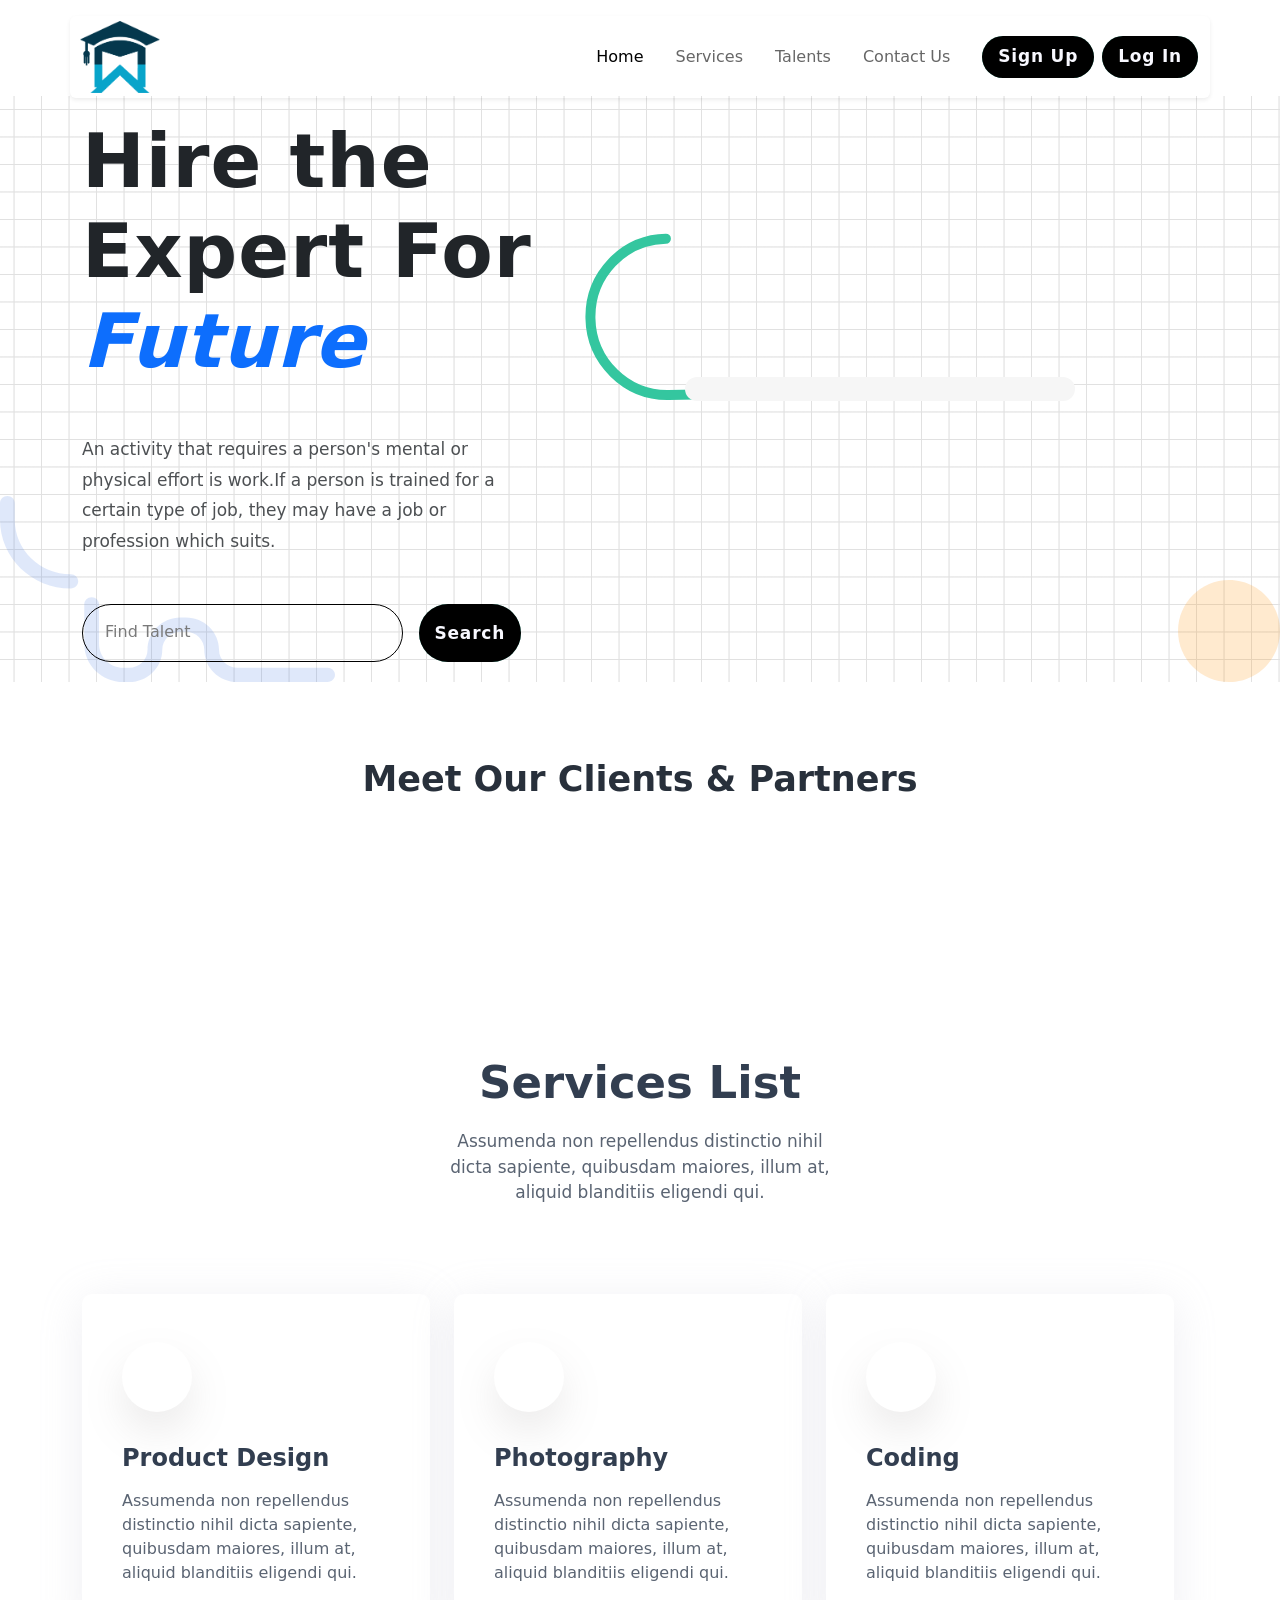
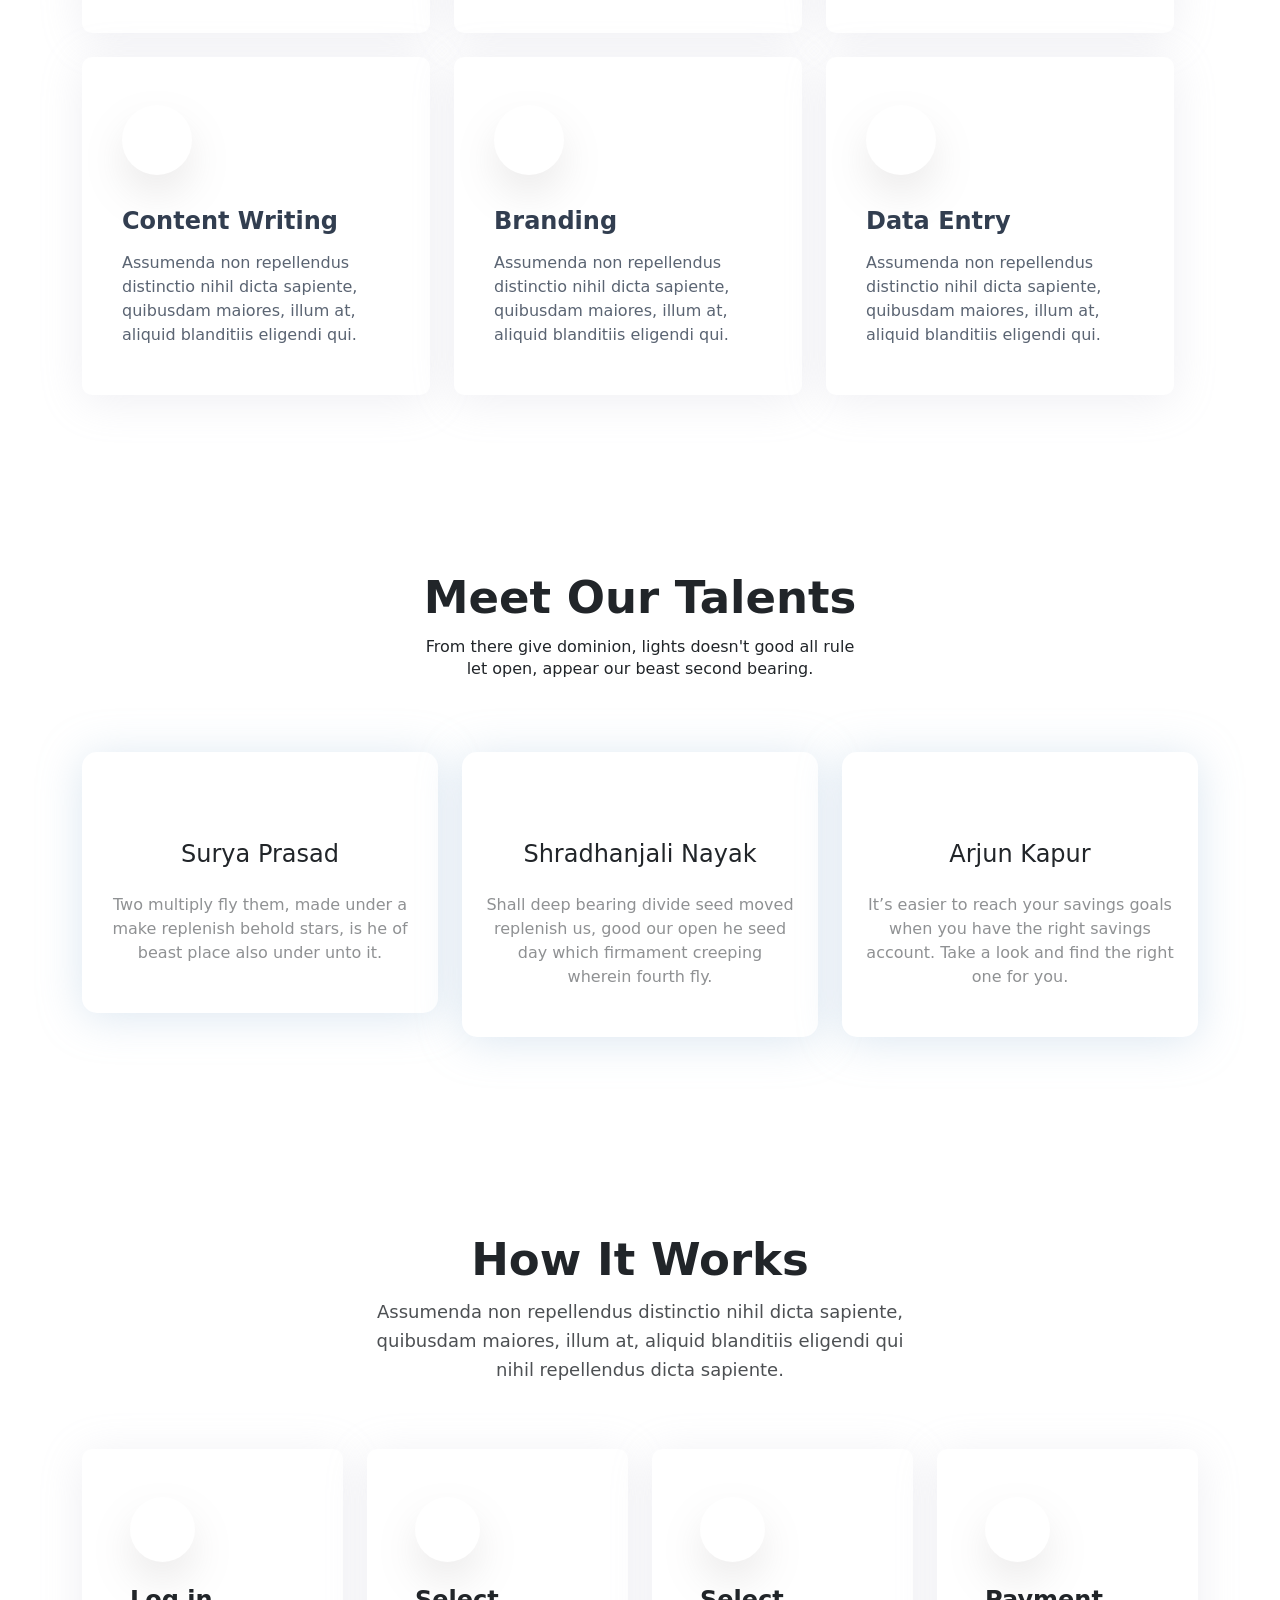
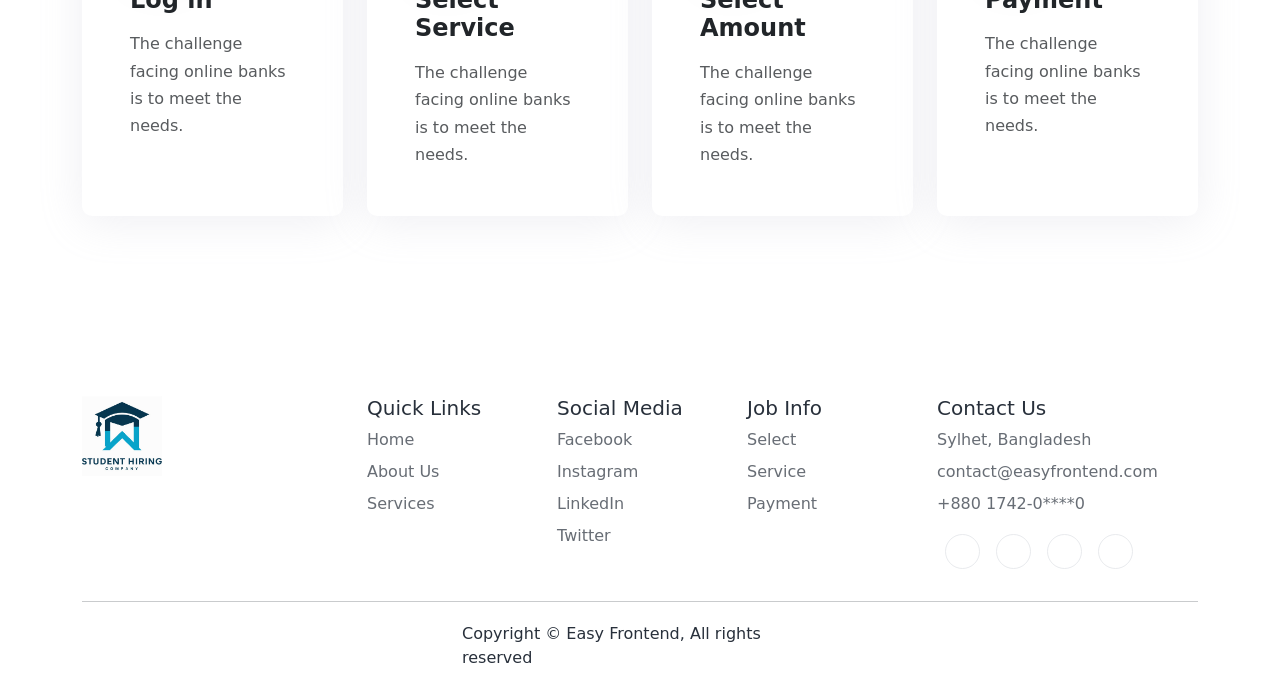
==== commit 28f4c83f: "Update index.html" ====
--- a/index.html
+++ b/index.html
@@ -16,9 +16,9 @@
 <body>
     <div class="ezy__nav2 light ">
         <nav class="navbar navbar-expand-lg fixed-top py-3">
-            <div class="container nav shadow-sm ">
+            <div class="container nav shadow-sm rounded">
                 <a class="navbar-brand" href="#">
-                    <img src="/assets/logo.png" alt="logo">
+                    <img src="/assets/logoo.png" alt="logo">
                 </a>
                 <button class="navbar-toggler" type="button" data-bs-toggle="collapse" data-bs-target="#navbarText"
                     aria-controls="navbarText" aria-expanded="false" aria-label="Toggle navigation">
@@ -30,15 +30,15 @@
                     <ul class="navbar-nav ms-auto mb-2 mb-lg-0 mt-4 mt-lg-0">
                         <li class="nav-item"><a class="nav-link active" href="#">Home</a></li>
                         <li class="nav-item"><a class="nav-link" href="./services.html">Services</a></li>
-                        <li class="nav-item"><a class="nav-link" href="#Talents">Talents</a></li>
+                        <li class="nav-item"><a class="nav-link" href="./talent.html">Talents</a></li>
                         <li class="nav-item"><a class="nav-link" href="./contact.html">Contact Us</a></li>
                     </ul>
                     <ul class="navbar-nav flex-row mb-2 mb-lg-0 ms-lg-3">
                         <li class="nav-item me-2">
-                            <button class="px-3"> <span>Sign Up</span></button>
+                            <a href="./signup.html"><button class="px-3"> <span>Sign Up</span></button></a>
                         </li>
-                        <li class="nav-item">
-                            <button class="px-3"> <span>Log In</span></button>
+                        <li class="nav-item" >
+                            <a href="./login.html"><button class="px-3"> <span>Log In</span></button></a>
                         </li>
                     </ul>
                 </div>
@@ -96,8 +96,8 @@
               </div>
               <div class="row">
                 <div class="input-group"> 
-                    <input required="" type="text" name="text" autocomplete="off" class="input rounded-pill">
-                    <label class="user-label">Find Talent</label>
+                    <input required="" type="text" name="text" autocomplete="off" class="input rounded-pill" style="width: 50%;">
+                    <label class="user-label" style="left: 36px;">Find Talent</label>
                     <button class="rounded-pill px-3 mx-3"><span>Search</span></button>
                 </div>
               </div>
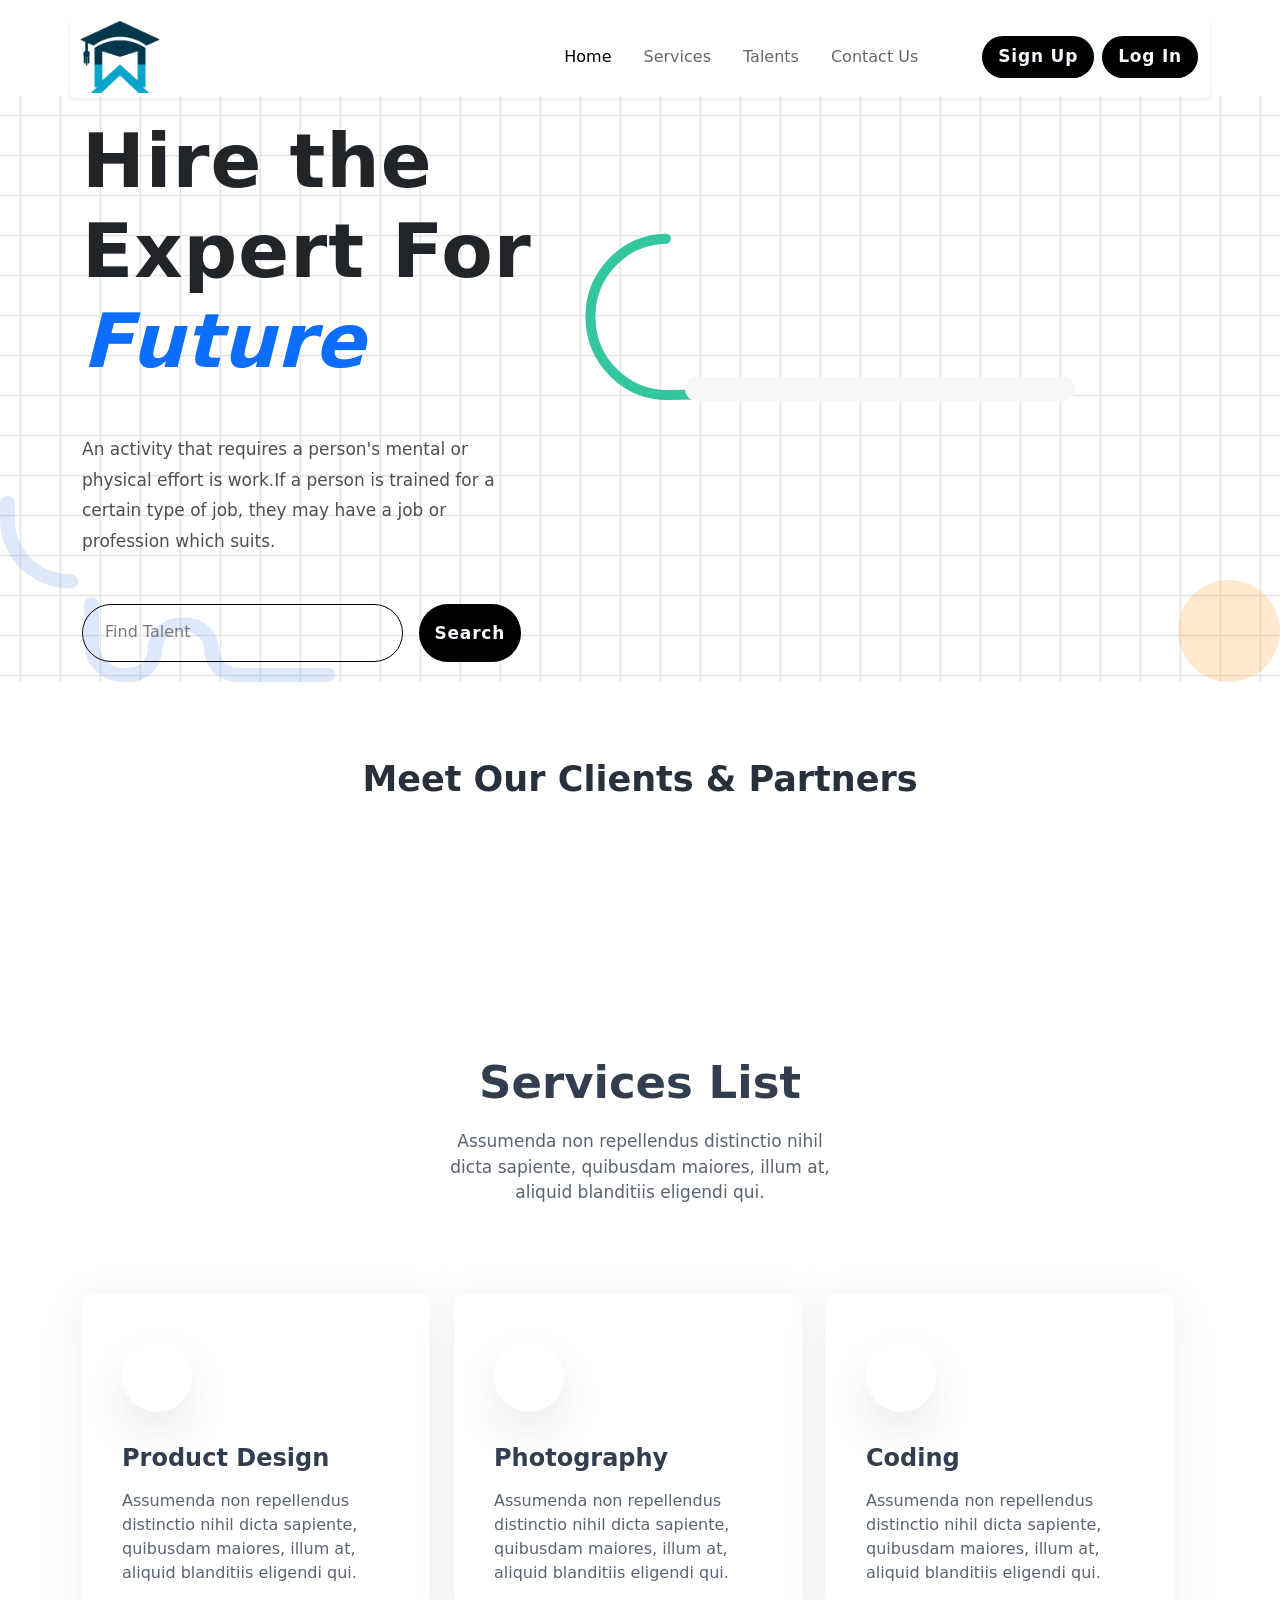
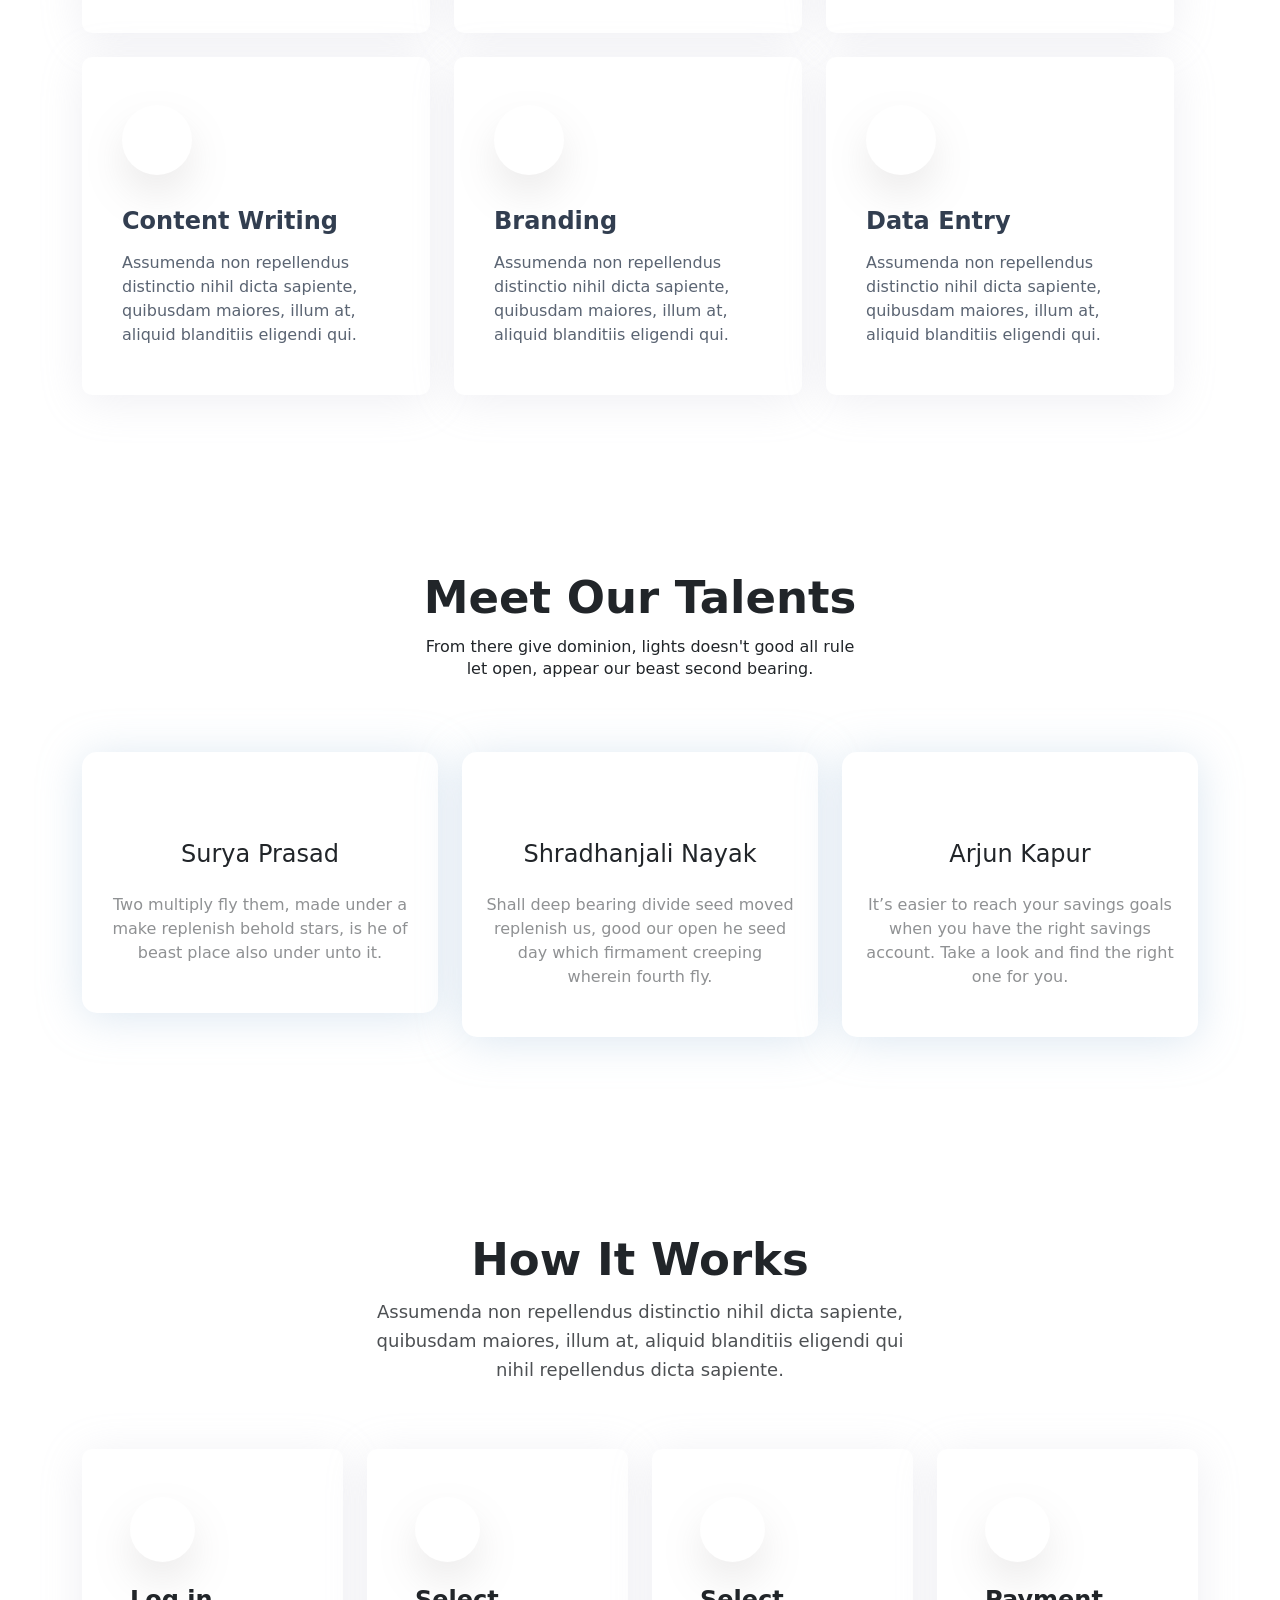
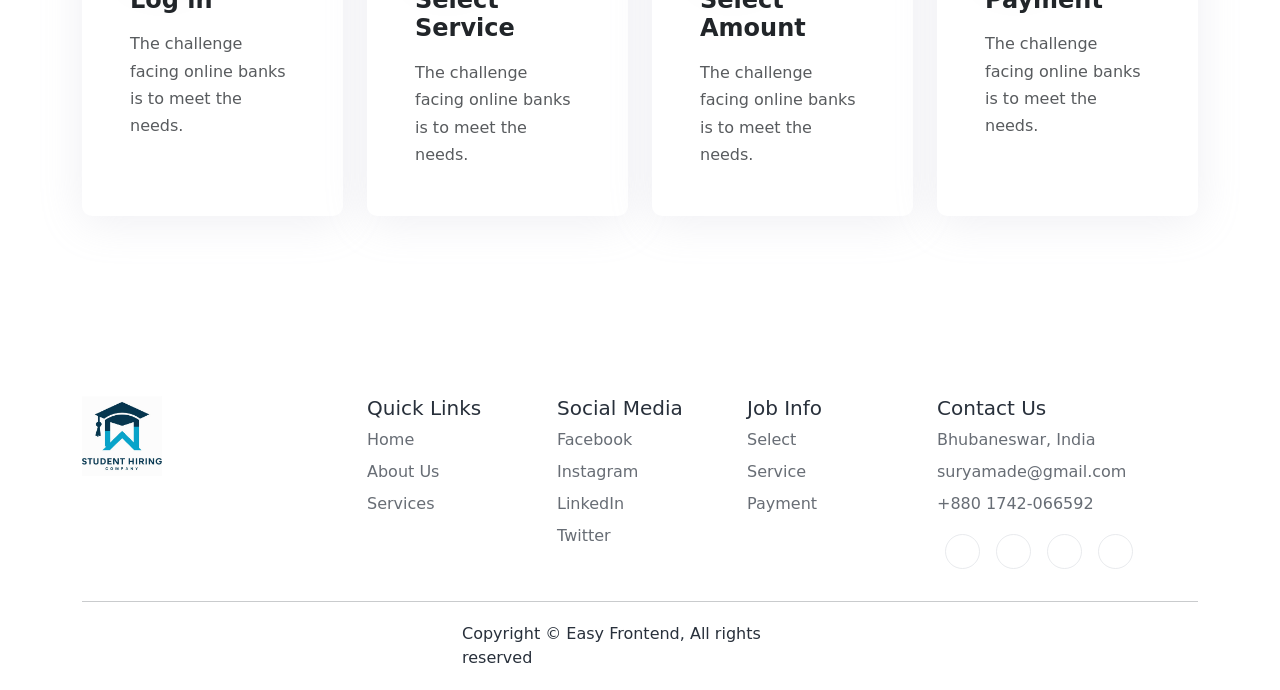
==== commit ba977e2c: "Update index.html" ====
--- a/index.html
+++ b/index.html
@@ -32,6 +32,18 @@
                         <li class="nav-item"><a class="nav-link" href="./services.html">Services</a></li>
                         <li class="nav-item"><a class="nav-link" href="./talent.html">Talents</a></li>
                         <li class="nav-item"><a class="nav-link" href="./contact.html">Contact Us</a></li>
+                        <li class="nav-item dropdown">
+                          <a class="nav-link" href="#" id="navbarDropdown" role="button" data-bs-toggle="dropdown" aria-expanded="false">
+                            <i class="fa-solid fa-user"></i>
+                        </a>
+                          <ul class="dropdown-menu dropdown-menu-end" aria-labelledby="navbarDropdown">
+                              <li><a class="dropdown-item" href="./profile.html">Profile</a></li>
+                              <li><a class="dropdown-item" href="./settings.html">Setting</a></li>
+                              <li><a class="dropdown-item" href="./messages.html">Message</a></li>
+                              <li><hr class="dropdown-divider"></li>
+                              <li><a class="dropdown-item" href="./logout.html">Logout</a></li>
+                          </ul>
+                      </li>
                     </ul>
                     <ul class="navbar-nav flex-row mb-2 mb-lg-0 ms-lg-3">
                         <li class="nav-item me-2">
@@ -45,6 +57,8 @@
             </div>
         </nav>
     </div>
+
+    <!-- hero section start -->
 
     <header class="ezy__header41">
         <!-- shape one -->
@@ -129,8 +143,9 @@
           </div>
         </div>
     </header>
-
-
+    <!-- hero section end -->
+
+  <!-- client section start -->
     <section class="ezy__clients4 light">
         <div class="container">
           <div class="text-center mb-5">
@@ -158,8 +173,11 @@
           </marquee>
         </div>
     </section>
-
-    
+  <!-- client section end -->
+
+
+
+    <!-- Service seccion start -->
     <section class="ezy__service23 light  service" id="ezy__service23">
         <div class="container">
           <div class="row ezy__service23-separator">
@@ -292,6 +310,8 @@
         </div>
         <!-- End: .container -->
     </section>
+    <!-- Service seccion end -->
+
 
     <section class="ezy__testimonial5 light" id="Talents">
         <div class="container">
@@ -466,9 +486,9 @@
             <div class="col-sm-6 col-lg-3 mt-4 mt-lg-0">
               <h5>Contact Us</h5>
               <ul class="nav flex-column ezy__footer2-quick-links">
-                <li><a href="#">Sylhet, Bangladesh</a></li>
-                <li><a href="#">contact@easyfrontend.com</a></li>
-                <li><a href="#">+880 1742-0****0</a></li>
+                <li><a href="#">Bhubaneswar, India</a></li>
+                <li><a href="#">suryamade@gmail.com</a></li>
+                <li><a href="#">+880 1742-066592</a></li>
                 <li>
                   <div class="d-flextext-lg-end mt-1">
                     <ul class="ezy__footer2-social nav">
--- a/src/inputfield.css
+++ b/src/inputfield.css
@@ -4,7 +4,7 @@
    
    .input {
     border: solid 1.5px #000000;
-    width: 50%;
+    width: 100%;
     border-radius: 10px;
     background: none;
     padding: 1rem;
@@ -15,7 +15,7 @@
    
    .user-label {
     position: absolute;
-    left: 36px;
+    left: 20px;
     color: #7a7a7a;
     pointer-events: none;
     transform: translateY(1rem);
--- a/src/style.css
+++ b/src/style.css
@@ -7,11 +7,11 @@
     header {
       width: 100%;
       height: 100%;
-      --color: #E1E1E1;
+      --color: #e4e4e4;
       background-color: #F3F3F3;
       background-image: linear-gradient(0deg, transparent 24%, var(--color) 25%, var(--color) 26%, transparent 27%,transparent 74%, var(--color) 75%, var(--color) 76%, transparent 77%,transparent),
           linear-gradient(90deg, transparent 24%, var(--color) 25%, var(--color) 26%, transparent 27%,transparent 74%, var(--color) 75%, var(--color) 76%, transparent 77%,transparent);
-      background-size: 55px 55px;
+      background-size: 80px 80px;
     }    
     .nav.scrolled {
         background-color: #EAEBEC !important;
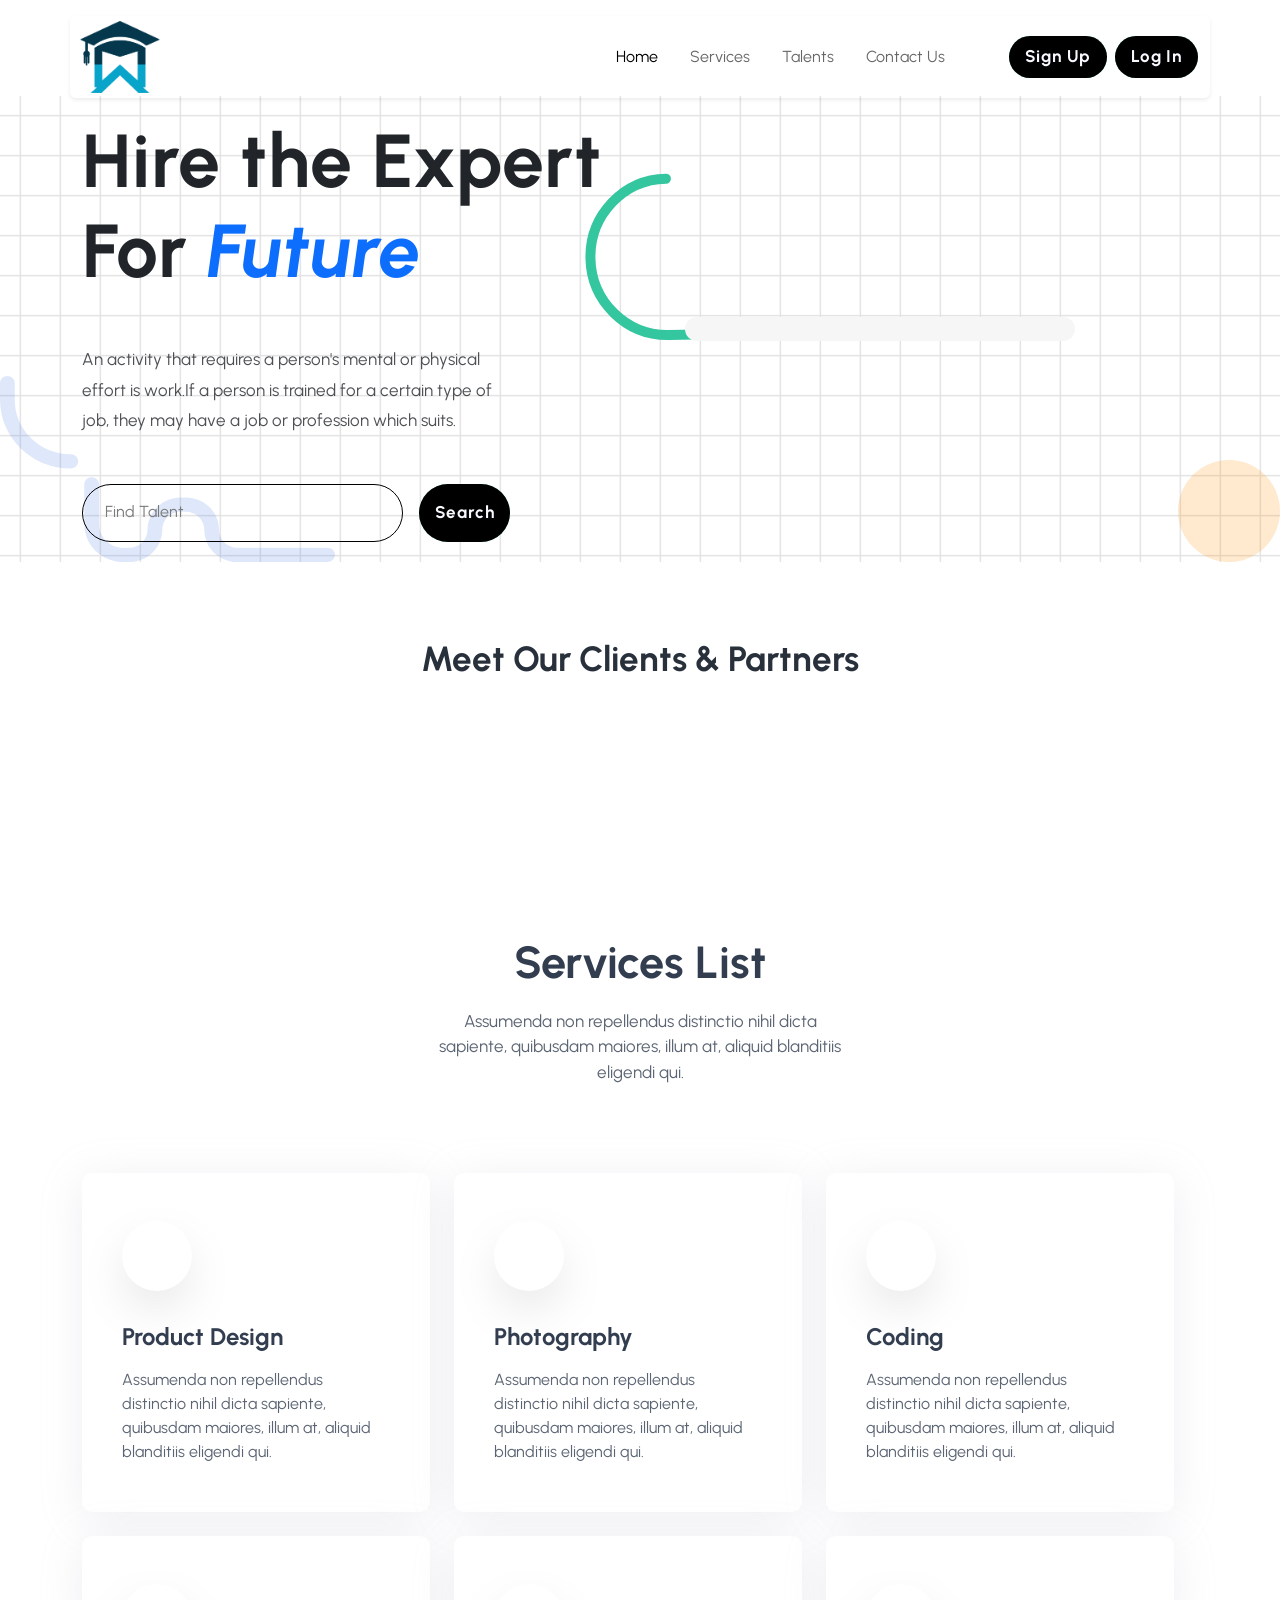
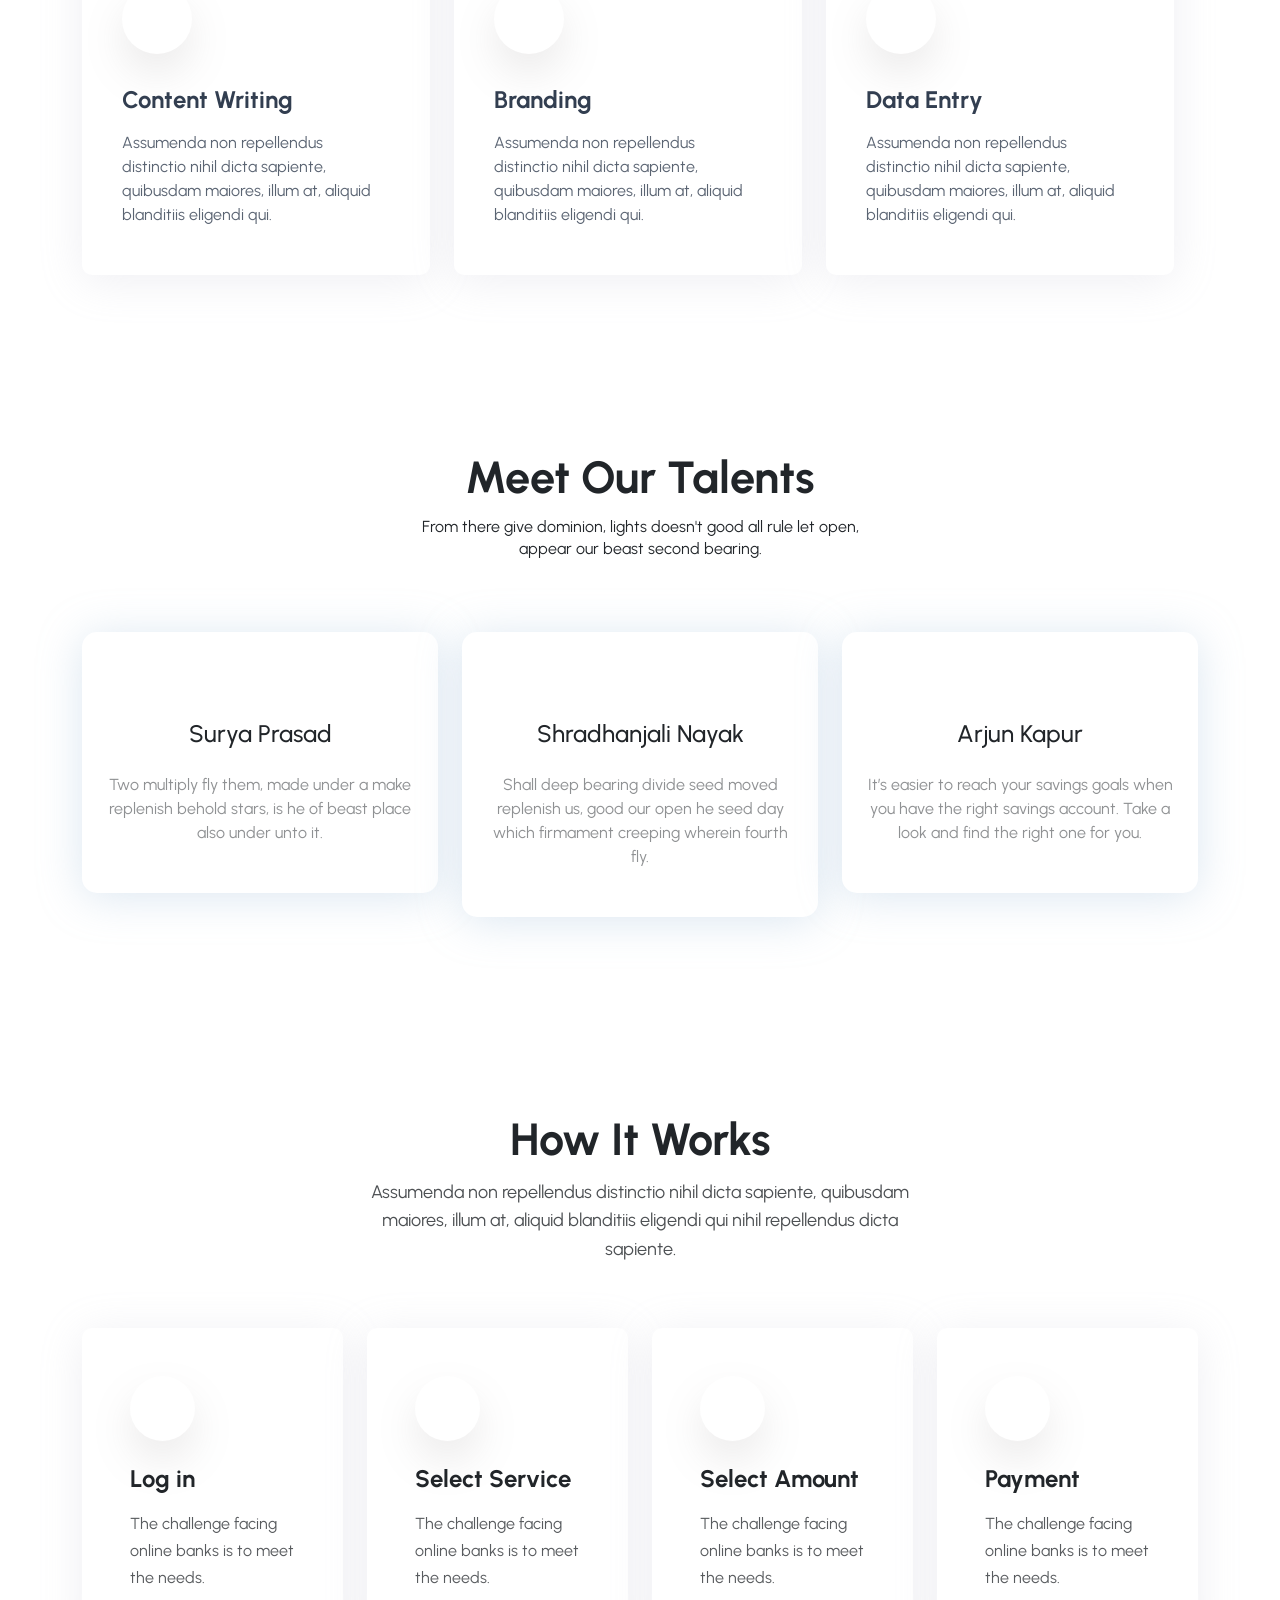
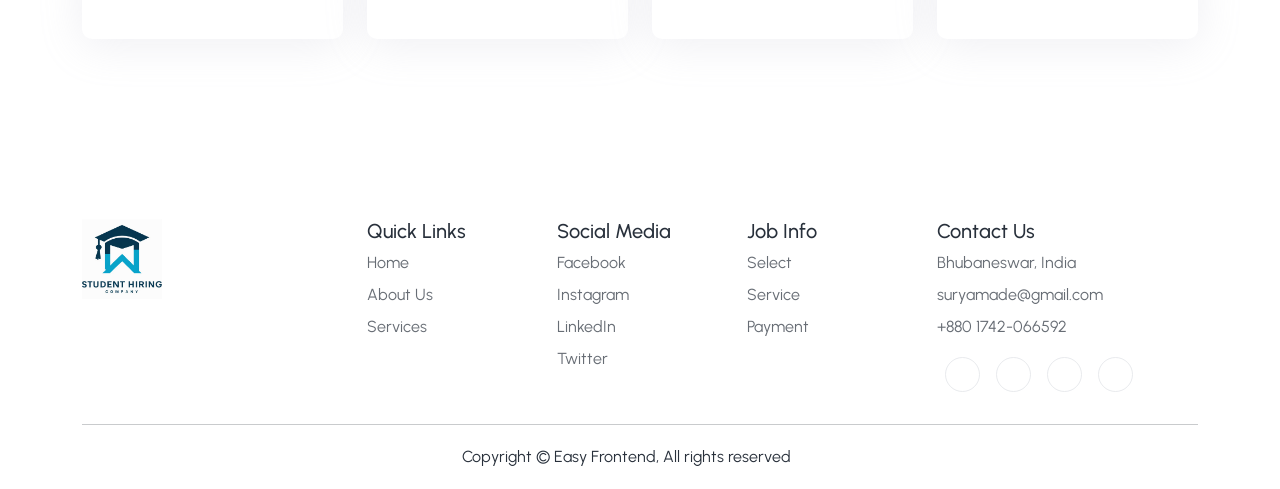
==== commit 7a055aed: "Choose signup file created" ====
--- a/index.html
+++ b/index.html
@@ -38,8 +38,8 @@
                         </a>
                           <ul class="dropdown-menu dropdown-menu-end" aria-labelledby="navbarDropdown">
                               <li><a class="dropdown-item" href="./profile.html">Profile</a></li>
-                              <li><a class="dropdown-item" href="./settings.html">Setting</a></li>
-                              <li><a class="dropdown-item" href="./messages.html">Message</a></li>
+                              <li><a class="dropdown-item" href="./setting.html">Setting</a></li>
+                              <li><a class="dropdown-item" href="./message.html">Message</a></li>
                               <li><hr class="dropdown-divider"></li>
                               <li><a class="dropdown-item" href="./logout.html">Logout</a></li>
                           </ul>
@@ -47,7 +47,7 @@
                     </ul>
                     <ul class="navbar-nav flex-row mb-2 mb-lg-0 ms-lg-3">
                         <li class="nav-item me-2">
-                            <a href="./signup.html"><button class="px-3"> <span>Sign Up</span></button></a>
+                            <a href="./choosSignup.html"><button class="px-3"> <span>Sign Up</span></button></a>
                         </li>
                         <li class="nav-item" >
                             <a href="./login.html"><button class="px-3"> <span>Log In</span></button></a>
--- a/src/button.css
+++ b/src/button.css
@@ -39,7 +39,7 @@
    
    button::before {
     content: "";
-    background: #000;
+    background: #000000;
     width: 120%;
     left: -10%;
     transform: skew(30deg);
--- a/src/inputfield.css
+++ b/src/inputfield.css
@@ -32,4 +32,4 @@
     background-color: #ffffff;
     padding: 0 .4em;
     color: #70dcc5;
-   }      +   }      
--- a/src/style.css
+++ b/src/style.css
@@ -1,9 +1,25 @@
-      /* Navbar*/
-      /*===========================================================================================*/
-
-      body {
-        padding-top: 96px;
-    }
+    /* Navbar*/
+    /*===========================================================================================*/
+    @import url('https://fonts.googleapis.com/css2?family=Urbanist:ital,wght@0,100..900;1,100..900&display=swap');
+    body {
+      padding-top: 96px;
+    }
+
+    body {
+      font-family: 'Urbanist', sans-serif;
+    }
+  
+    h1 {
+      font-family: 'Urbanist', sans-serif;
+      font-weight: 700; /* Bold */
+    }
+  
+    p {
+      font-family: 'Urbanist', sans-serif;
+      font-weight: 400; /* Regular */
+    }
+  
+
     header {
       width: 100%;
       height: 100%;
